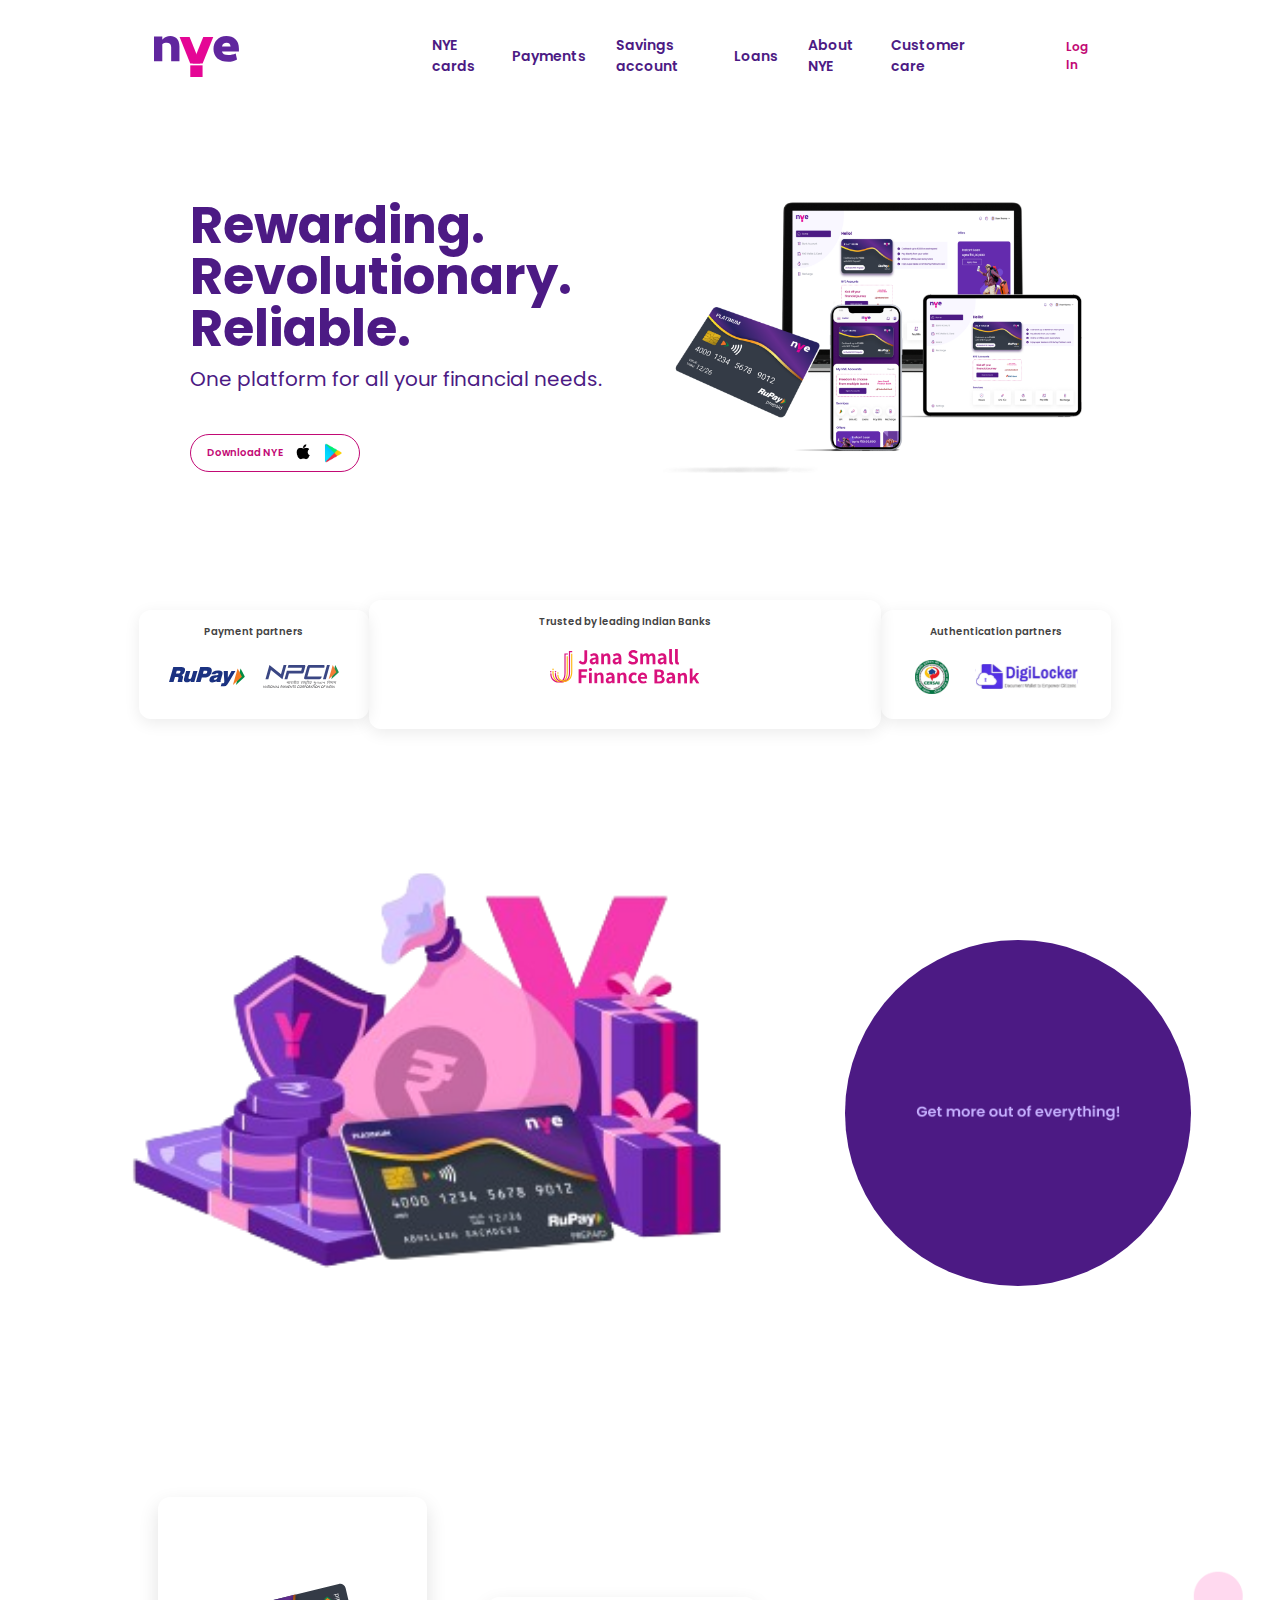
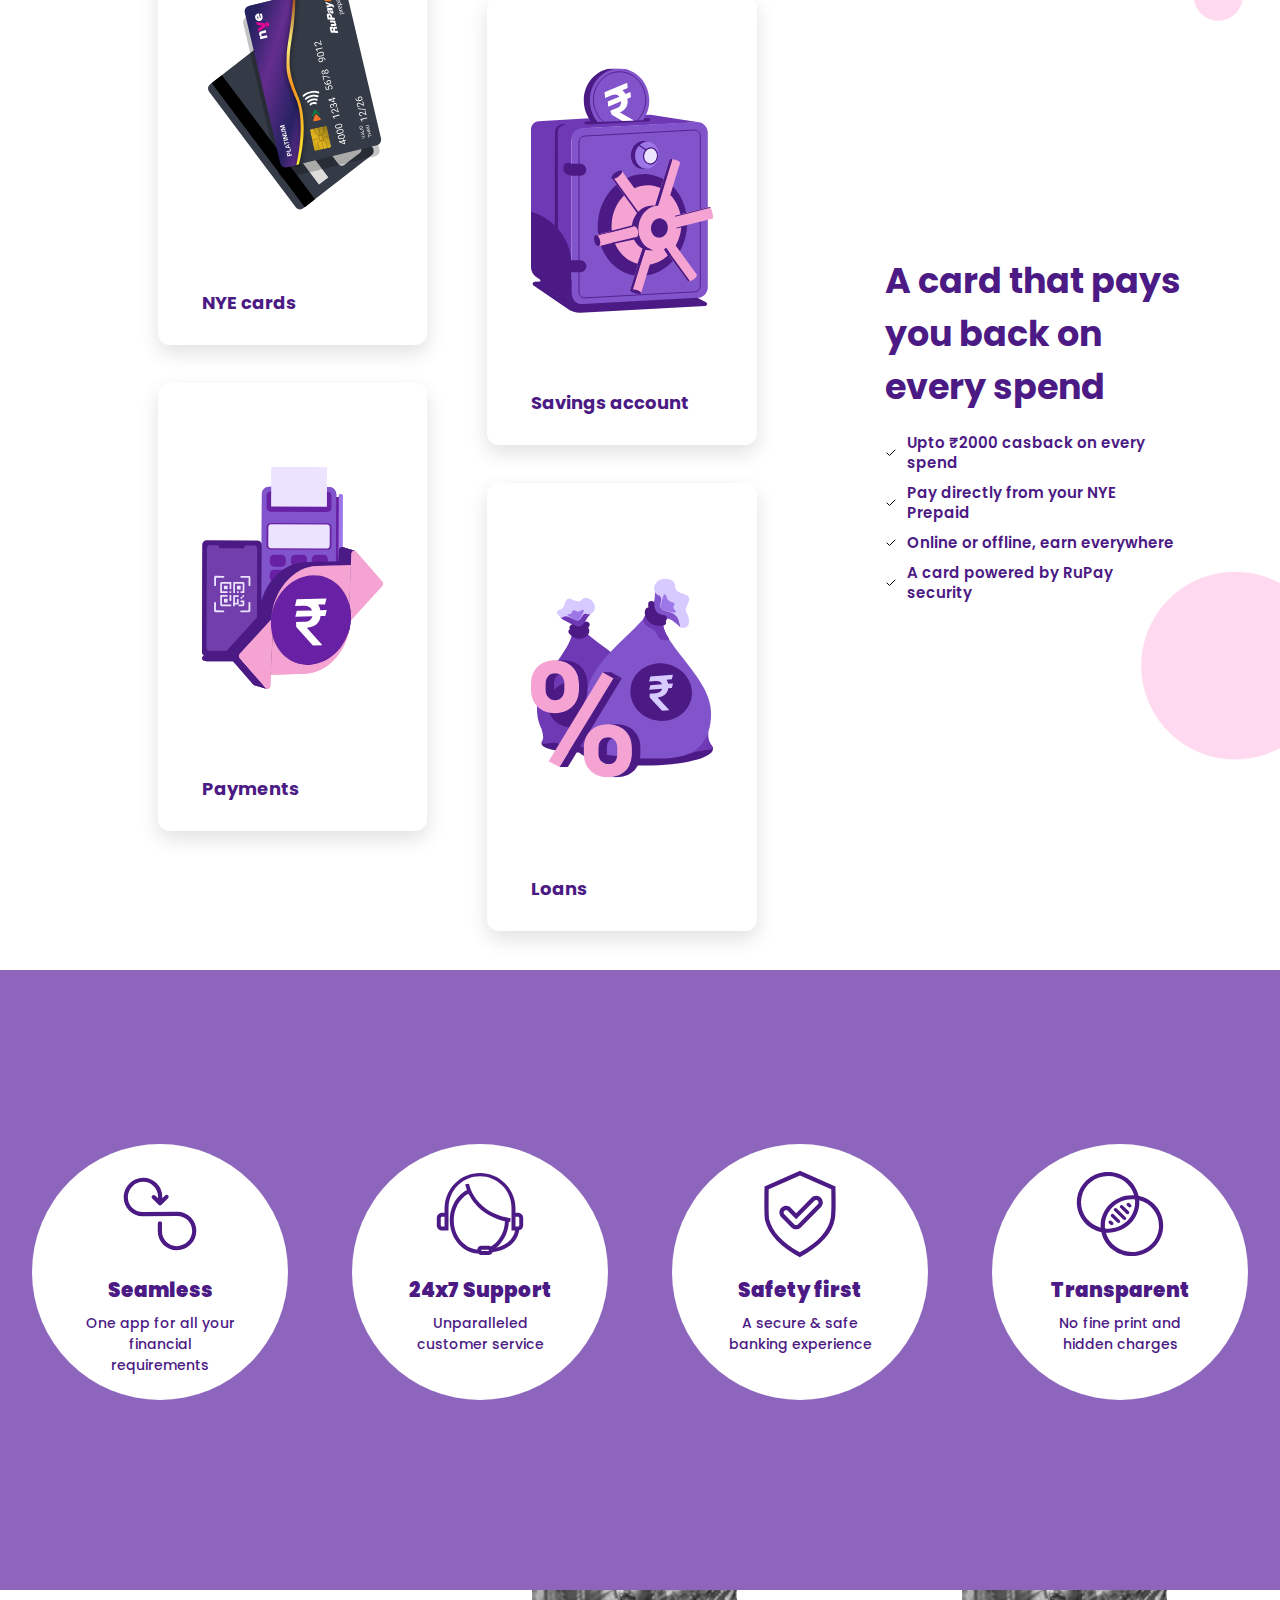
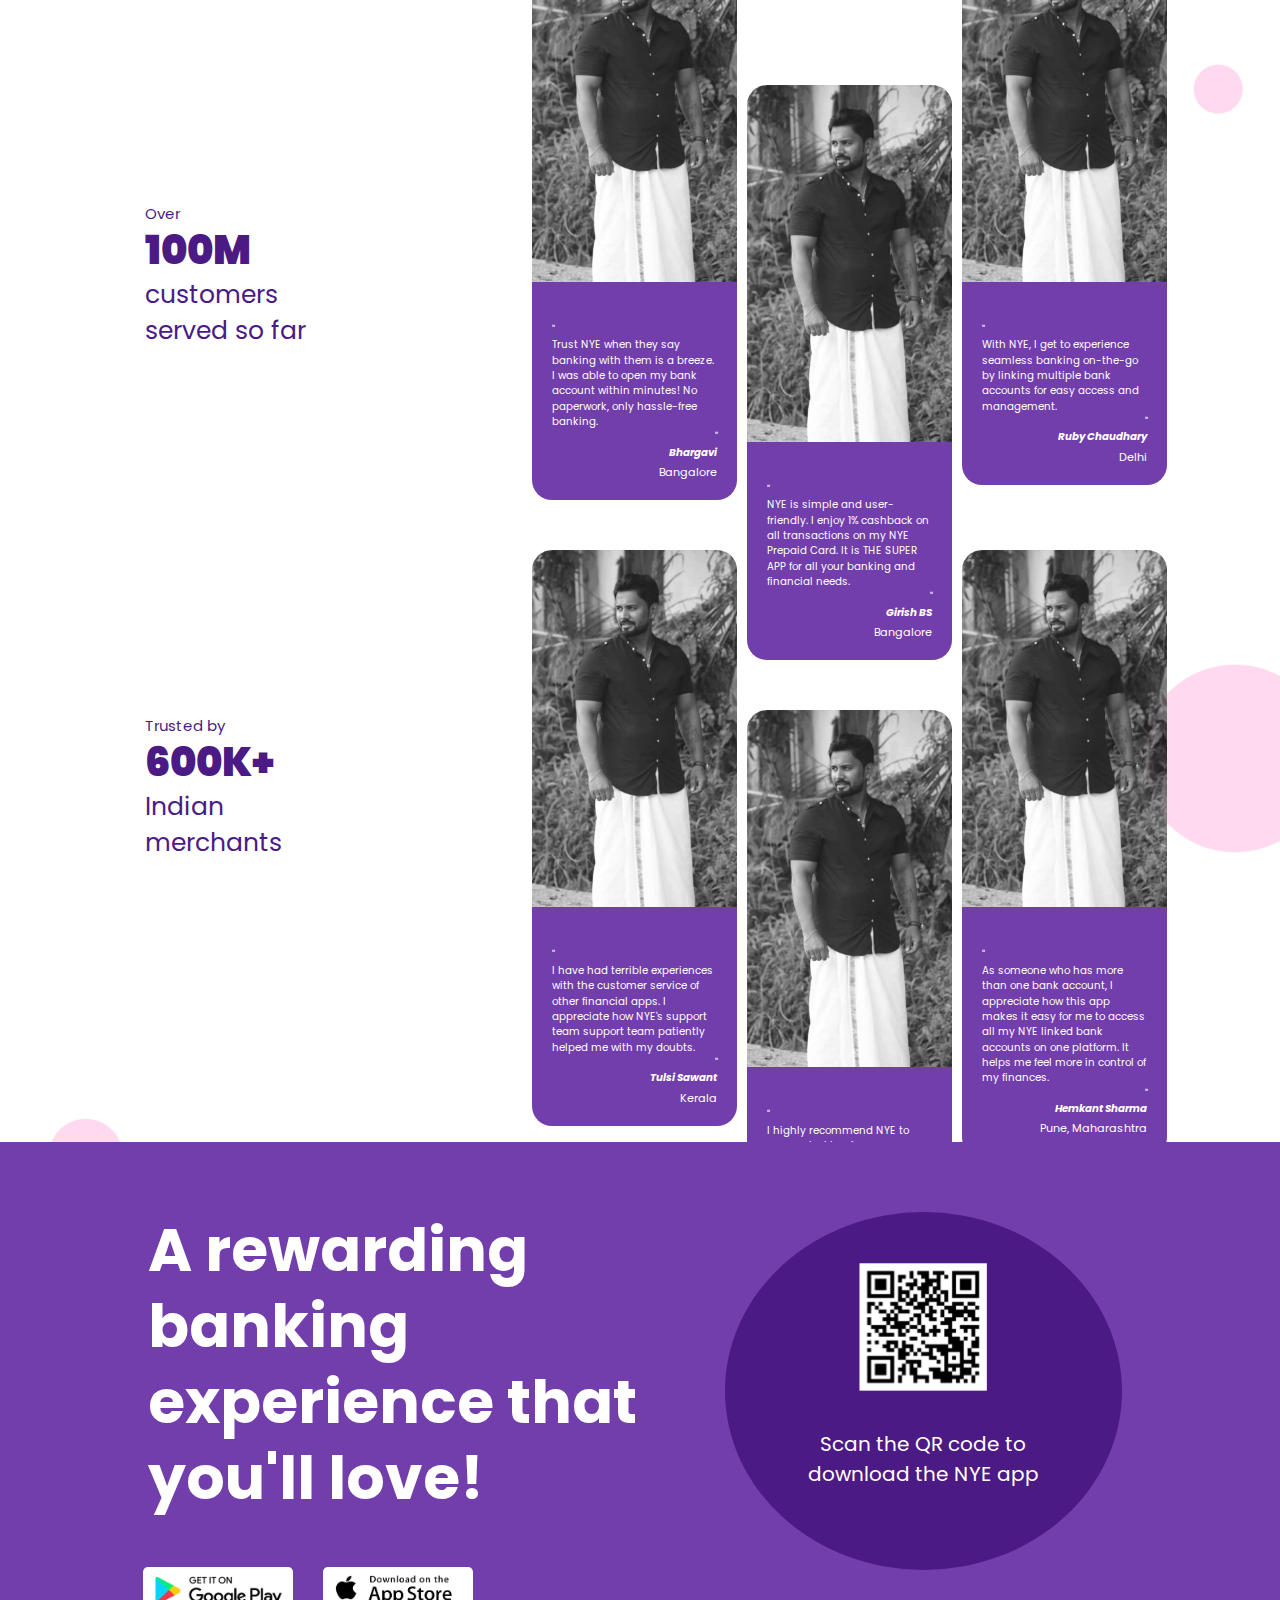
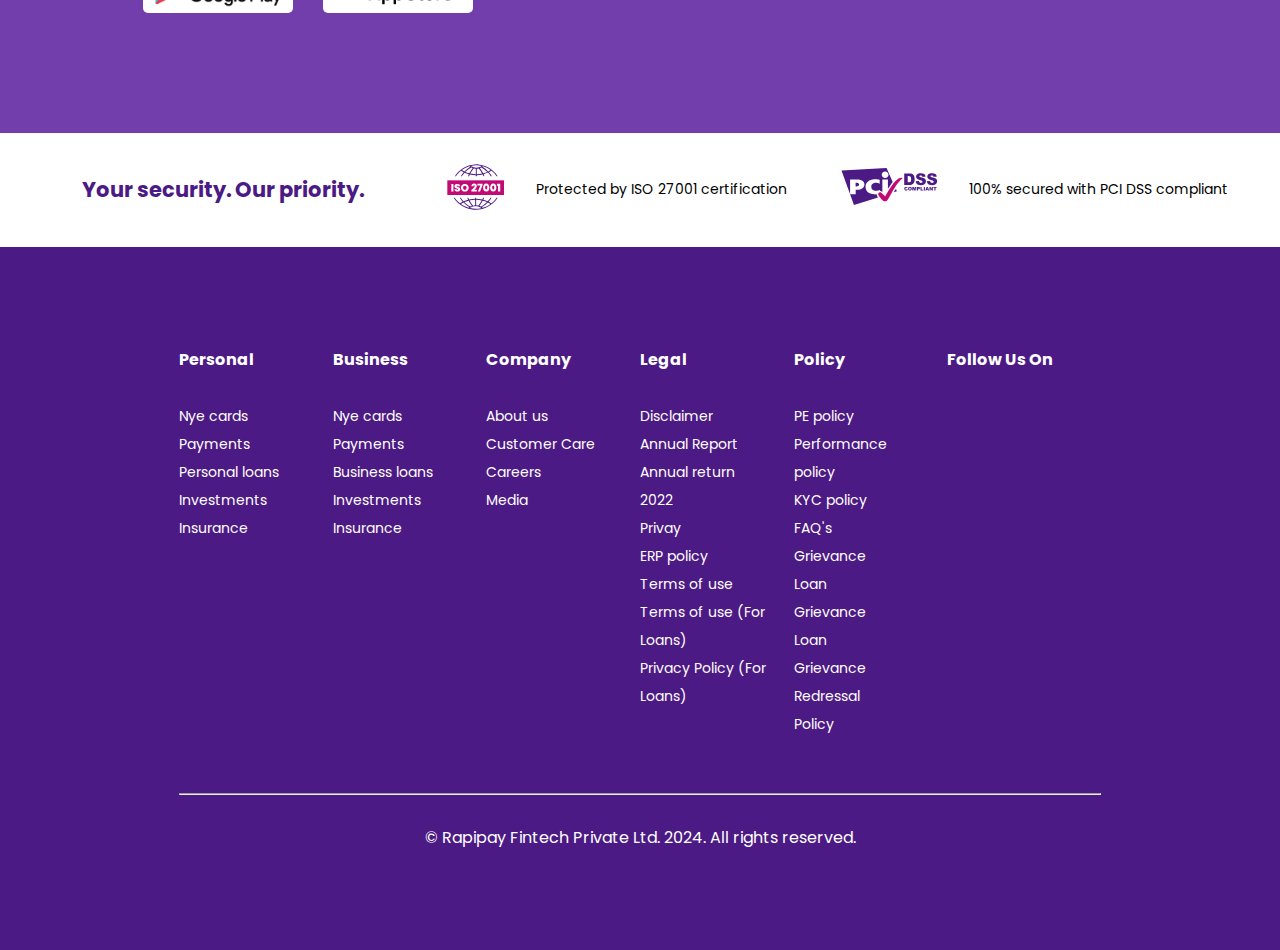
==== index.html @ 8f61810a "deploying file" ====
<!DOCTYPE html>
<html lang="en">
<head>
    <meta charset="UTF-8">
    <meta name="viewport" content="width=device-width, initial-scale=1.0">
    <title>NYE Money - Open Savinga Account Online With Your Preferred Bank</title>
    <link rel="stylesheet" href="style.css">
    <link href='https://fonts.googleapis.com/css?family=Poppins' rel='stylesheet'>
    <link rel="stylesheet" href="https://cdnjs.cloudflare.com/ajax/libs/font-awesome/4.7.0/css/font-awesome.min.css">
    <link rel="stylesheet" href="https://cdnjs.cloudflare.com/ajax/libs/font-awesome/6.0.0-beta3/css/all.min.css">
</head>
<body>
    
    <div class="side_bar">
    <div class="sidemininav">
        <div class="profile">
         <img src="profile.png" alt="profile">
        </div>
        <div class="sidelogin">Log in</div>
    </div>

   <div class="sidelinks">

     <ul>
     <li class="onesidelink sideactive"><i class="fa-solid fa-home"></i>Home</li>
     <li class="onesidelink"><i class="fa-solid fa-home"></i>NYE Cards</li>
     <li class="onesidelink"><i class="fa-solid fa-home"></i>Payments</li>
     <li class="onesidelink"><i class="fa-solid fa-home"></i>Saving account</li>
     <li class="onesidelink"><i class="fa-solid fa-home"></i>Loans</li>
     <div class="breakline"></div>
     <li class="onesidelink"><i class="fa-solid fa-home"></i>About NYE</li>
     <li class="onesidelink"><i class="fa-solid fa-home"></i>Customer Care</li>
     <div class="breakline"></div>
     <li class="onesidelink"><i class="fa-solid fa-home"></i>Help Support</li>
 </ul>
   </div>
</div>


<div class="overlay"></div>


<div class="content-area">




    <div class="nav">
        <div class="toggle_btn">
            <i class="fa-solid fa-bars"></i>
           </div>
        <img src="web_nyeLogo.svg" alt="logo">
        <div class="navlinks">
        <div class="normalnav">NYE cards</div>
        <div class="normalnav">Payments</div>
        <div class="normalnav">Savings account</div>
        <div class="normalnav">Loans</div>
        <div class="normalnav">About NYE</div>
        <div class="normalnav">Customer care</div>
        </div>
        <div class="login">Log In  </div>
    </div>
    
        <div class="mainpage">
            <div class="all_devices">
            <img src="website_business_allDevices.png" alt="all_devices">
            </div>
            <div class="maincontent">
                <div class="wrap">
            <div class="Rs">
                <div>Rewarding.</div>
                <div>Revolutionary.</div>
                <div>Reliable.</div>
            </div>
            
            <p class="tagline">One platform for all your financial needs.</p>
            
                <button class="download">
                <span>Download NYE</span>
                <img class="apple_icon" src="apple_icon-removebg-preview.png" alt="apple_store_icon" width="20px"> 
                <img src="playstore-removebg-preview.png" alt="playstore_icon" width="20px"> 
                </button>
                </div>
        </div>
        </div>

        <section class="about">
            <div class="paypartners2">
                <div>Payment partners </div>
                <div class="imgwrap1">
                <img class = "partner_img" src="website_logo_rupay.svg" alt="rupay_logo">
                <img class = "partner_img" src="website_logo_npci.svg" alt="npci_logo">
                </div>
            </div>
        <div class="banks parts">
            <div>Trusted by leading Indian Banks</div>
            <div class="jana_logo">
            <img src="logo_janaBank.svg" alt="jana_bank_logo">
            </div>
        </div>
        <div class="partners">
            <div class="paypartners parts">
                <div>Payment partners </div>
                <div class="imgwrap1">
                <img src="website_logo_rupay.svg" alt="rupay_logo">
                <img src="website_logo_npci.svg" alt="npci_logo">
                </div>
            </div>
            <div class="vertical"></div>
            <div class="authpartners parts">
                <div>Authentication partners </div>
                <div class="imgwrap2">
                <img src="cersaiLogo.svg" alt="cersai_logo">
                <img src="digiLocker.svg" alt="digiLocker">
                </div>
            </div>
        </div>
        
        <div class="authpartners2">
            <div>Authentication partners </div>
            <div class="imgwrap2">
            <img class = "partner_img" src="cersaiLogo.svg" alt="cersai_logo">
            <img class = "partner_img digi" src="digiLocker.svg" alt="digiLocker">
            </div>
        </div>
        </section>

        <section>
            <div class="everything">
                <div class="everything_img">
            <img class="everythingimage" src="everything-removebg-preview (1).png" alt="image">
            </div>
            <div class="everything_bubble">
            <!-- <pre>
            <inline class="get_more_everything">
Get more out of everything!</inline>
            </pre> -->
            <div class="everythingcircle">
            <img class="get_more_everything" src="get_more_everything.png">
            </div>
            </div>
            </div>
        </section>

        <div class="background">

        <div class="servicepara">
        <section class="services">

            <div class="service">
                <div class="border">
                    <img class="rotimg" src="website_business_nyeCard.svg" alt="nye_card">
                    <div>A card that pays you back on every spend</div>
                    <p>NYE cards</p>
                </div>
                <div class="list">
                    <p>NYE cards</p>
                    <div>
                    <ul>
                        <div class="item">
                        <img src="tickmark.svg" alt="tickmark">
                        <li>Upto ₹2000 casback on every spend</li>
                        </div>
                        <div class="item">
                        <img src="tickmark.svg" alt="tickmark">
                        <li>Pay directly from your NYE Prepaid</li>
                        </div>
                        <div class="item">
                        <img src="tickmark.svg" alt="tickmark">
                        <li>Online or offline, earn everywhere</li>
                        </div>
                        <div class="item">
                        <img src="tickmark.svg" alt="tickmark">
                        <li>A card powered by RuPay security</li>
                        </div>
                    </ul>
                    </div>
                </div>
            </div>
            <div class="service service2">
                <div class="border">
                <img src="website_personal_savingAccount.svg" alt="saving_account">
                <div>Freedom to choose banking partner from leading Indian Banks</div>
                <p>Savings account</p>
                </div>
                <div class="list">
                    <p>Savings account</p>
                    <div>
                    <ul>
                        <div class="item">
                        <img src="tickmark.svg" alt="tickmark">
                        <li>Instant and seamless digital account opening</li>
                        </div>
                        <div class="item">
                        <img src="tickmark.svg" alt="tickmark">
                        <li>Manage all your accounts on a single app</li>
                        </div>
                        <div class="item">
                        <img src="tickmark.svg" alt="tickmark">
                        <li>Interest rates that amplify your savings</li>
                        </div>
                        <div class="item">
                        <img src="tickmark.svg" alt="tickmark">
                        <li>Secure internet & mobile banking></li>
                        </div>
                    </ul>
                    </div>
                </div>
            </div>
            <div class="service service3">
                <div class="border">
                <img src="website_business_payment.svg" alt="payment">
                <div>All your payments simplified on ane app</div>
                <p>Payments</p>
                </div>
                <div class="list">
                    <p>Payments</p>
                    <ul>
                        <div class="item">
                        <img src="tickmark.svg" alt="tickmark">
                        <li>Transfer money to anyone conveniently</li>
                        </div>
                        <div class="item">
                        <img src="tickmark.svg" alt="tickmark">
                        <li>Pay for utility bills - DTH, mobile, gas etc. instantly</li>
                        </div>
                        <div class="item">
                        <img src="tickmark.svg" alt="tickmark">
                        <li>Send money via UPI, wallet, or your bank account</li>
                        </div>
                        <div class="item">
                        <img src="tickmark.svg" alt="tickmark">
                        <li>Earn exciting cashback</li>
                        </div>
                    </ul>
                </div>
            </div>
            <div class="service service4">
                <div class="border">
                <img src="website_business_loan.svg" alt="loan">
                <div>Personal loans that bring you closer to your dreams</div>
                <p>Loans</p>
                </div>
                <div class="list">
                    <p>Loans</p>
                    <div>
                    <ul>
                        <div class="item">
                        <img src="tickmark.svg" alt="tickmark">
                        <li>Pre-approved loans up to ₹10,00,000</li>
                        </div>
                        <div class="item">
                        <img src="tickmark.svg" alt="tickmark">
                        <li>Paperless and transparent process</li>
                        </div>
                        <div class="item">
                        <img src="tickmark.svg" alt="tickmark">
                        <li>Attractive interest rates</li>
                        </div>
                        <div class="item">
                        <img src="tickmark.svg" alt="tickmark">
                        <li>Flexible loan payment options</li>
                        </div>
                    </ul>
                    </div>
                </div>
            </div>
        </section>
        <div class="parent">
        <div class="servicelist">
            <p>A card that pays you back on every spend</p>
            <div>
            <ul>
                <div class="item">
                <img src="tickmark.svg" alt="tickmark">
                <li>Upto ₹2000 casback on every spend</li>
                </div>
                <div class="item">
                <img src="tickmark.svg" alt="tickmark">
                <li>Pay directly from your NYE Prepaid</li>
                </div>
                <div class="item">
                <img src="tickmark.svg" alt="tickmark">
                <li>Online or offline, earn everywhere</li>
                </div>
                <div class="item">
                <img src="tickmark.svg" alt="tickmark">
                <li>A card powered by RuPay security</li>
                </div>
            </ul>
            </div>
        </div>
        </div>
        </div>
        </div>


        <section class="benefits">
            <div class="benefit">
                <img class="imgseamless" src="website_personal_offeringSeamless.svg" alt="seamless">
                <div>
                    <h6>Seamless</h6>
                    <p>One app for all your financial requirements</p>
                </div>
            </div>
            <div class="benefit">
                <img src="website_personal_offeringSupport.svg" alt="support">
                <div>
                    <h6>24x7 Support</h6>
                    <p>Unparalleled customer service</p>
                </div>
            </div>
            <div class="benefit">
                <img src="website_personal_offeringSafety.svg" alt="safety">
                <div>
                    <h6>Safety first</h6>
                    <p>A secure & safe banking experience</p>
                </div>
            </div>
            <div class="benefit">
                <img src="website_personal_offeringTransparent.svg" alt="transparent">
                <div>
                    <h6>Transparent</h6>
                    <p>No fine print and hidden charges</p>
                </div>
            </div>
        </section>
        <div class="background">
        <div class="testimonials">

        <section class="marketing">
            <div class="market">
                <p class="p1">Over</p> 
                <h3>100M</h3>
                <p class="p2">customers served so far</p>
            </div>
            
            <div class="market">
                <p class="p1">Trusted by</p>
                <h3>600K+</h3>
                <p class="p2">Indian merchants</p>
            </div>
        </section>


        <div class="slider">
        <div class="reviews">

        <!-- <div class="reviewsection section1"> -->
            <div class="review">
            <div class="reviewimg">
                <img src="review.png" alt="review">
            </div>
            <div class="reviewpara">
                <p>
                    "<br>
                    Trust NYE when they say banking with them is a breeze. I was able to open my bank account within minutes! No paperwork, only hassle-free banking.<br>
                    <p class=right>"</p>
                </p>
                <p class="right name">Bhargavi</p>
                <p class="right city">Bangalore</p>
            </div>
            </div>
            <div class="review review2">
                <div class="reviewimg">
                    <img src="review.png" alt="review">
                </div>
                <div class="reviewpara">
                    <p>
                        "<br>
                        NYE is simple and user-friendly. I enjoy 1% cashback on all transactions on my NYE Prepaid Card. It is THE SUPER APP for all your banking and financial needs.<br>
                        <p class=right>"</p>
                    </p>
                    <p class="right name">Girish BS</p>
                    <p class="right city">Bangalore</p>
                </div>
                </div>
                <!-- </div> -->
                <!-- <div class="reviewsection section2"> -->
                <div class="review">
                    <div class="reviewimg">
                        <img src="review.png" alt="review">
                    </div>
                    <div class="reviewpara">
                        <p>
                            "<br>
                            With NYE, I get to experience seamless banking on-the-go by linking multiple bank accounts for easy access and management.<br>
                            <p class=right>"</p>
                        </p>
                        <p class="right name">Ruby Chaudhary</p>
                        <p class="right city">Delhi</p>
                    </div>
                    </div>
                    <div class="review">
                        <div class="reviewimg">
                            <img src="review.png" alt="review">
                        </div>
                        <div class="reviewpara">
                            <p>
                                "<br>
                                I have had terrible experiences with the customer service of other financial apps. I appreciate how NYE's support team support team patiently helped me with my doubts.<br>
                                <p class=right>"</p>
                            </p>
                            <p class="right name">Tulsi Sawant</p>
                            <p class="right city">Kerala</p>
                        </div>
                        </div>
                        <!-- </div> -->
                        <!-- <div class="reviewsection section1"> -->
                        <div class="review review5">
                            <div class="reviewimg">
                                <img src="review.png" alt="review">
                            </div>
                            <div class="reviewpara">
                                <p>
                                    "<br>
                                    I highly recommend NYE to anyone looking for a convenient and user-friendly way to manage their finances. Not only does it allow to easily open a bank account, but it also offers a rewarding card.<br>
                                    <p class=right>"</p>
                                </p>
                                <p class="right name">Vipin Vijayan</p>
                                <p class="right city">Kerala</p>
                            </div>
                            </div>
                            <div class="review">
                                <div class="reviewimg">
                                    <img src="review.png" alt="review">
                                </div>
                                <div class="reviewpara">
                                    <p>
                                        "<br>
                                        As someone who has more than one bank account, I appreciate how this app makes it easy for me to access all my NYE linked bank accounts on one platform. It helps me feel more in control of my finances.<br>
                                        <p class=right>"</p>
                                    </p>
                                    <p class="right name">Hemkant Sharma</p>
                                    <p class="right city">Pune, Maharashtra</p>
                                </div>
                                </div>
                                <!-- </div> -->
                                </div>

                                </div>
        </div>
        </div>
    </div>

        <section class="get">
            <div class="qrcontent">
            <p class="ontop">A rewarding banking experience that you'll love!</p>
            <div class="apps">
                <div class="imgborder">
                    <a href="https://play.google.com/store/apps/details?id=com.rapipay.nye&pli=1" target="_blank">
                    <img src="getitongoogleplay.png" alt="playstore">
                    </a>
                </div>
                <div class="imgborder">
                    <a href="https://apps.apple.com/in/app/nye-money/id1662431820" target="_blank">
                    <img src="downloaditonappstore.png" alt="Applestore">
                    </a>
                </div>
            </div>
            </div>
            <div class="qr">
                <div class="circlecontent">
                <img src="website_qrcode.svg" alt="qr">
                <pre>
Scan the QR code to
download the NYE app
                </pre>
                </div>
            </div>
        </section>

        <section class="certificates">
            <h5>
                Your security. Our priority.
            </h5>
            <div class="certwrap">
            <a href="https://nye.money/general/iso.pdf" target="_blank">
            <img class="iso" src="website_logo_iso27001.svg" alt="iso">
            </a>
            <p>Protected by ISO 27001 certification</p>
            </div>
            <div class="certwrap">
            <a href="https://nye.money/general/pci.pdf" target="_blank">
            <img class=pci src="website_logo_pcidss.svg" alt="pci">
            </a>
            <p>100% secured with PCI DSS compliant</p>
            </div>
        </section>

        <footer class="footer">
            <div class="aboutfoot">
                <!-- <div class="div2"> -->
                <div class=" div1">
                    <h4>Personal</h4>
                    <div class="points">
                    Nye cards<br>
                    Payments<br>
                    Personal loans<br>
                    Investments<br>
                    Insurance
                    </div>
                </div>
                <div class=" div1">
                    <h4>Business</h4>
                    <div class="points">
                    Nye cards<br>
                    Payments<br>
                    Business loans<br>
                    Investments<br>
                    Insurance
                    </div>
                </div>
                <div class="div1 company">
                    <h4>Company</h4>
                    <div class="points">
                    About us<br>
                    Customer Care<br>
                    Careers<br>
                    Media
                    </div>
                </div>
                
                    
                <div class="div1">
                    <h4>Legal</h4>
                    <div class="points">
                    Disclaimer<br>
                    Annual Report<br>
                    Annual return 2022<br>
                    Privay<br>
                    ERP policy<br>
                    Terms of use<br>
                    Terms of use (For Loans)<br>
                    Privacy Policy (For Loans)
                    </div>
                </div>
                <div class="div1 policy">
                    <h4>Policy</h4>
                    <div class="points">
                    PE policy<br>
                    Performance policy<br>
                    KYC policy<br>
                    FAQ's<br>
                    Grievance<br>
                    Loan Grievance<br>
                    Loan Grievance Redressal Policy
                    </div>
                </div>
                <div class="div1">
                    <h4>Follow Us On</h4>
                </div>
                
            </div>
            <br>
            <hr class="hr">
            <p class="last">
            &copy; Rapipay Fintech Private Ltd. 2024. All rights reserved.
            </p>
        </footer>
        </div>

        <script src="script.js"></script>
</body>
</html>
---- style.css ----
*{
    box-sizing: border-box;
    margin:0;
    font-family: Poppins, sans-sarif;
}
.side_bar {
    position: fixed;
    left: 0;
    top: 0;
    z-index: 100;
    width: 80%;
    height: 100%;
    background-color:white;
    color: black;
    transform: translateX(-100%);
    transition: transform 0.3s ease;
}
 
.side_bar.open {
    transform: translateX(0);
}
 
.sidemininav{
    margin: 14px 8px;
    display: flex;
    align-items: center;
    justify-content: space-between;
}
 
.sidelogin{
    color: rgb(194, 10, 117);
    font-size: 70%;
    margin-right: 28px;
}
 
.sidelinks{
    color: rgb(114, 62, 172);
    margin: 32px 8px;
}
 
.sidelinks li{
    margin: 8px 0;
    border-radius: 5px;
    font-weight: 400;
    list-style: none;
    padding: 14px 10px;
}
 
.sidelinks li i{
    margin: 0 10px;
}
 
.sideactive{
    background-color: rgb(76, 26, 132);
    color: white;
}
 
.breakline{
    border: 0.5px solid rgb(114, 62, 172);
    opacity: 0.1;
    margin: 16px 6px;
}
 
.content-area {
    position: relative; /* Ensure the pseudo-element is positioned correctly */
    z-index: 1;
}
 
.content-area::before {
    content: '';
    position: absolute;
    top: 0;
    left: 0;
    width: 100%;
    height: 100%;
    background-color: rgba(0, 0, 0, 0.5); /* Semi-transparent black */
    z-index: -1; /* Ensure it sits below the content */
    opacity: 0;
    pointer-events: none; /* So the layer doesn't block interaction */
    transition: opacity 0.3s ease; /* Smooth transition */
}
 
.overlay.active ~ .content-area::before {
    opacity: 1;
    z-index: 2; /* Bring the overlay above the content */
}
 
 
.toggle_btn {
    color: rgb(114, 62, 172);
    transform: translateY(-5px);
    font-size: 18px;
    margin-right: 14px;
}
.nav{
    background-color: white;
    display:flex;
    align-items:center;
    padding:30px;
    justify-content: center;
    font-family: Poppins, sans-sarif;
    width:100%;
}
.typedropdown{
    color: rgb(76, 26, 132);
    font-weight: 600;
 
}
 
.phone_hide{
    display: none;
    color: rgb(76, 26, 132);
    font-weight: 600;
}
 
.optionactive{
    background-color: rgb(76, 26, 132);
    color: white;
    padding: 4px 16px;
    border-radius: 16px;
}
 
.choiceblock{
    position: absolute;
    top: 60px;
    z-index: 100;
    border-radius: 12px;
    padding : 8px 12px;
    font-size: 75%;
    background-color: white;
    color: rgb(76, 26, 132);
    display: none;
}
.choicetype .text{
    margin-right: 30px;
    font-weight: 700;
}
.choicetype{
   margin: 6px 0;
}
 
.typedisable{
    display: none;
}
 
.animatedarrow{
    display: none;
    color: rgb(76, 26, 132);
    font-size: 150%;
    text-align: center;
    animation: moveupdown 0.6s ease-in infinite;
    cursor: pointer;
}
.navlinks{
    display:none;
}
.nav img{
    width:50px;
    margin-right: auto;
}
.login{
    margin-left: auto;
    background-color: white;
    border:1px solid rgb(194, 10, 117);
    color:rgb(194, 10, 117);
    padding:0.5rem 1rem;
    border-radius: 24px;
    font-size: 10px;
    font-weight: 600;
    font-family: Poppins, sans-sarif;
}
.login::after {
    content: " >>";
}
.wrap{
    max-width:582px;
    display:block;
    margin:auto;
}
.all_devices {
    max-width:582px;
    display:block;
    margin:auto;
    padding: 0 15px;
}
.all_devices img{
    width:100%;
}
.Rs{
    display:flex;
    flex-direction: column;
    color:rgb(76, 26, 132);
    font-weight: 700;
    font-family: Poppins, sans-sarif;
    font-size: 40px;
    padding: 0 30px;
    
}
.tagline{
    color:rgb(76, 26, 132);
    margin:10px 30px 0;
    font-family: Poppins, sans-sarif;
    font-size: 20px;
}
.download{
    display: flex;
    margin: 10px 30px 40px;
    background-color: white;
    border:1px solid rgb(194, 10, 117);
    color:rgb(194, 10, 117);
    padding:0.5rem 1rem;
    border-radius: 24px;
    font-size: 10px;
    font-weight: 600;
    font-family: Poppins, sans-sarif;
    align-items: center;
}
.apple_icon{
    margin:0 10px;
}
.banks{
    border-radius: 12px;
    padding: 1rem 1.25rem 1.25rem;
    box-shadow: rgba(0, 0, 0, 0.08) 0px 4px 16px;
    display: flex;
    align-items: center;
    flex-direction: column;
    row-gap: 1rem;
    margin:0 30px 10px;
    font-size: 10px;
    font-weight: 600;
    color: rgb(67, 67, 67);
    line-height: 1.2;
}
.jana_logo img{
    width:126px;
    height:18px;
} 
.partners img{
    width:126px;
    height:12px;
}
.partners{
    display:flex;
    justify-content: space-evenly;
    border-radius: 12px;
    padding: 1rem 1.25rem 1.25rem;
    box-shadow: rgba(0, 0, 0, 0.08) 0px 4px 16px;
    align-items: center;
    text-align: center;
    row-gap: 1rem;
    margin:0 30px 50px;
    font-size: 10px;
    font-weight: 600;
    color: rgb(67, 67, 67);
    line-height: 1.2;

}
.paypartners2{
    display: none;
}
.authpartners2{
    display: none;
}
.vertical{
    border-left: 2px solid rgb(240, 240, 240);
    height:46px;
    width:0;
    margin: 0px 0.25rem;
}
.imgwrap1{
    display:flex;
    justify-content:space-around;
    align-items: center;
    align-content: center;
    margin:1rem 0 0;
    width: 8rem;
    height: 12px;
    gap:10px;
}
.imgwrap2{
    display:flex;
    justify-content:space-around;
    align-items: center;
    align-content: center;
    margin:1rem 0 0;
    width: 8rem;
    height: 12px;
    gap:10px;
}
.partner_img{
   max-width: 60px;
}
.everything{
    display:flex;
    flex-direction: column;
    align-items: center;
    color:rgb(76, 26, 132);
    font-size:100%;
    font-weight: 500;
    padding:5%;
    text-align: center;
}
.everything_bubble{
    width:100%;
}
.everythingcircle{
    width: 67%;
    /* text-align:center; */
    display:block;
    margin:auto;
}
.everything_img{
    width:100%;
}
.everythingimage{
    width:65%;
}
.services{
    display:flex;
    flex-direction: column;
    margin-bottom: 40px;
}
 .service{
    border-radius: 12px;
    padding: 1rem 1.25rem 1.25rem;
    box-shadow:rgba(0, 0, 0, 0.12) 0px 8px 20px;
    align-items: center;
    margin:0 30px 20px;
 }
 .border{
    border: 1px solid rgb(236, 228, 255);;
    border-radius: 12px;
    padding: 1.5rem;
    text-align: center;
    font-size: 14px;
    line-height: 1.43;
    font-weight: 500;
    color: rgb(76, 26, 132);
 }
 .border img{
    height: 170px;
    width: 230px;
    margin: 0px auto;
}
.border div{
    margin-top:1.5rem;
    font-weight: 600;
}
ul{
   padding-left: 0;
   list-style:none;
}
.rotimg{
    transform:rotate(70deg);
}
.list{
    color: rgb(76, 26, 132);
}
.list p{
    margin:2rem 0;
    font-size: 20px;
    line-height: 1.4;
    font-weight: 700;
    white-space: normal;
}
.item{
    display:flex;
    align-items: center;
    font-size: 12px;
    font-weight: 600;
    line-height: 1.33;
    padding-bottom:10px ;
}
.item img{
    color:rgb(76, 26, 132);
    margin-right: 10px;
    width:12px;
}
.benefits {
    display: flex;
    flex-direction: column;
    background-image: url('website_business_offering_groupimage.png');
    background-size: cover;
    background-repeat: no-repeat;
    align-items: center;
    padding: 3rem 0;
    position: relative;
    z-index: 0;
}

.benefits::before {
    content: '';
    position: absolute;
    top: 0;
    left: 0;
    width: 100%;
    height: 100%;
    background-color: rgba(114, 62, 172, 0.8); /* Semi-transparent color */
    z-index: -1; /* Place the pseudo-element behind the content but above the image */
}

.benefit{
    border-radius: 50%;
    background-color: white;
    text-align: center;
    width: 9rem;
    height: 9rem;
    padding-top: 1rem;
    overflow: hidden;
    margin: 0px auto 1rem;
    opacity: 1;
    color: rgb(76, 26, 132);
}
.benefit img{
    object-fit: cover;
    height: 45%;
    width: auto;
    display: inline;
}
.imgseamless{
    transform:rotate(310deg);
}
.benefit p{
    width: 100px;
    font-size: 8px;
    max-width: 184px;
    margin: 0px auto;
    font-weight: 500;
}
.benefit h6{
    font-size: 10px;
    font-weight: 700;
    margin-bottom: 0.5rem;
}
.marketing{
    display:flex;
    justify-content: space-around;
    margin:30px;
    color:rgb(76, 26, 132);
}
.market{
    width:76px;
}
.market p{
    font-size: 14px;
    line-height: 1.43;
    font-weight: 400;
}
.market h3{
    font-size: 24px;
    font-weight: 700;
    line-height:1.33;
}
.get{
    background-color: rgb(114, 62, 172);
    text-align: center;
    padding:30px;
}
.qr{
    display:none;
}
.ontop{
    font-weight: 900;
    font-size: 24px;
    white-space: normal;
    line-height: 1.27;
    color:white;
    margin:0 20px;
}
.apps{
    display:flex;
    justify-content: center;
}
.imgborder{
    padding:5px;
    background-color:white;
    border-radius:5px;
    margin:50px 15px;
}
.apps img{
    width:140px;
    display: block;
    margin: auto;
}
.certificates{
    display:flex;
    justify-content: space-evenly;
    align-items: center;
    margin:30px 0 30px 30px;
}
.certificates p{
    display:none;
}
.certificates h5{
    margin-right:30px;
    color: rgb(76, 26, 132);
    font-weight: bolder;
    font-size: 10px;
    line-height: 1.33;
}
.certificates img{
    margin-right:30px;
    margin-left: 0;
}
.footer{
    background-color:rgb(76, 26, 132);
    padding:20px 15px 40px;
    color:white;
}
.aboutfoot{
    display: grid;
    grid-template-columns: 1fr 1fr;
    justify-content:center ;
}
.div1{
    margin-right: 50px;
    margin-bottom: 30px;
}
.div1 h4{
    margin-bottom: 30px;
}
.points{
    font-size: 14px;
    line-height: 28px;
}
.last{
    text-align: center;
    margin-top: 30px;
}
.reviews{
    display:flex;
    overflow: hidden;
    margin-right: 50px;
    justify-content: center;
    transition:transform 0.5s ease-in-out;
}
.reviewimg img{
    height:400px;
    position:relative;
    z-index:0;
    width:100%;
    filter:grayscale(100%);
    opacity: 0.9;
    object-fit: cover;
    border-radius: 20px 20px 0 0;
}
.reviewimg img:hover{
    filter:none;
}
.slider{
    width:80%;
    overflow: hidden;
}
.review{
    display:flex;
    flex-direction: column;
    /* width:15vw; */
    min-width:100%;
    row-gap:0;
}
.reviewpara{
    background-color: rgb(114, 62, 172);
    color:white;
    padding:40px 20px 20px;
    left:0;
    top:50px;
    transform: translateY(-50px);
    border-radius: 0 0 20px 20px;
    font-size: 0.8vw;
    line-height: 1.2vw;
}
.right{
    text-align:right;
}
.name{
    font-style: italic;
    font-weight: bolder;
    margin-bottom:5px;
}
.city{
    font-size: 0.7rem;
}
.border p{
    display:none;
}
.servicelist{
    display:none;
}

/* responsive design for desktop view */

@media (min-width:991px){
    .side_bar{
        display:none;
    }
    .content-area::before{
        content:'';
        display:none;
    }
    .toggle_btn{
        display:none;
    }
    .background{
        background-image: url(background.png);
        /* background-repeat: no-repeat; */
        background-size:cover;
        }
     .nav{
        padding:30px 13vw 30px 12vw;
        font-size:14px;
        /* position: absolute; */
     }
     .nav img{
        width:90px;
        margin-right:15vw;
     }
    .login{
        border:none;
        /* padding:0.5rem 1rem; */
        font-size: 12px;
    }
    .login::after {
        content: '';
    }
    .navlinks{
        display:flex;
        color:rgb(76, 26, 132);
        font-weight: 600;
        align-items: center;
        margin-left: auto;
        gap: 30px;
        /* line-height: 0.2rem; */
        margin-right:80px;
    }
    .download{
        margin-bottom: 0;
        /* margin-top: 0; */
    }
    .Rs{
        font-size:4vw;
        width:90%;
        line-height: 4vw;
    }
    .all_devices{
        width:50vw;
        max-width: 98%;
        /* margin-right:10px; */
        /* height:100%; */
        /* background-color: red; */
        margin-left:auto;
        margin-right: 0px;;
    }
    .all_devices img{
        width:100%;
        margin-left:auto;
        margin-top: auto;
        margin-bottom: auto;
    }
    .maincontent{
        width:50vw;
        /* margin-top:60px; */
        margin-left:0px;
        /* background-color: blue; */
        /* height:100%; */
        /* align-items: center; */
        /* margin-right: auto; */
    }
    .wrap{
        width: 100%;
        align-items: left;
        /* background-color: pink; */
        /* margin-right: auto; */
        margin-left: 0;
    }
    .mainpage{
        display:flex;
        flex-direction: row-reverse;
        justify-content: space-between;
        max-width: 75vw;
        height:35vw;
        margin:auto;
        margin-bottom:40px;
        /* background-color: green; */
        align-items:center;
    }
    .tagline{
        margin-bottom:40px;
    }
    .partners{
        display:none;
    }
    .about{
        display:flex;
        justify-content: center;
    }
    .banks{
        width:40%;
        margin:0;
        box-shadow: 0;
    }
    .paypartners2{
        border-radius: 12px;
        padding: 1rem 1.25rem 1.25rem;
        box-shadow: rgba(0, 0, 0, 0.08) 0px 4px 16px;
        display: flex;
        align-items: center;
        flex-direction: column;
        justify-content: center;
        /* row-gap: 0.2rem; */
        margin-bottom: 10px;
        margin-top: 10px;
        font-size: 10px;
        font-weight: 600;
        color: rgb(67, 67, 67);
        line-height: 1.2;
        width:18%;
    }
    .authpartners2{
        border-radius: 12px;
        padding: 1rem 1.25rem 1.25rem;
        box-shadow: rgba(0, 0, 0, 0.08) 0px 4px 16px 0px;
        display: flex;
        align-items: center;
        flex-direction: column;
        /* row-gap: 1rem; */
        margin-right:30px;
        margin-bottom: 10px;
        margin-top: 10px;
        font-size: 10px;
        font-weight: 600;
        color: rgb(67, 67, 67);
        line-height: 1.2;
        width:18%;
    }
    .imgwrap1{
        width:14vw;
        height:45px;
        /* background-color: red; */
    }
    .imgwrap2{
        width:14vw;
        height:45px;
    }
    .jana_logo img{
        width:150px;
        height:45px;
    }
    .partner_img{
        max-width: 6vw;
    }
    .digi{
        max-width: 8vw;
    }
    .everything{
        flex-direction: row;
        justify-content: center;
        /* background-color: green; */
        height:60vw;
    }
    .everything_bubble{
        width:35%;
        /* max-height:500px;   */
        height:27vw;
        /* background-color:blue; */
    }
    .everythingcircle{
        height:100%;
        border-radius: 50%;
        background-color: rgb(76, 26, 132);
        color:rgb(114, 62, 172);
        opacity: 1;
        display:grid;
        place-items: center;
        /* padding: 11vw 2vw; */
        width:27vw;
        /* display: block;
        margin: auto; */
    }
    .get_more_everything{
       width:16vw;
       /* display: block;
       margin: auto; */
       /* background-color: red; */
       margin: auto;
       /* transform:translateY(10px); */
    }
    .everything_img{
        width:65%;
       height:40vw;
       margin-right: 20px;
    }
    .everything_img img{
        /* height:100%; */
        width:85%;
    }
    .servicelist p{
        margin-bottom:20px;
    }
    .parent{
        width:40%;
    }
    .servicelist{
        display:block;
        margin:auto;
        font-size:35px;
        font-weight:700;
        width:60%;
        /* overflow-y: scroll; */
    }
    .servicelist li{
        font-size:15px;
    }
    .servicepara{
        display:flex;
        justify-content: space-around;
        font-size: 40px;
        align-items: center;
        color:rgb(76, 26, 132);
        text-align:left;
        font-weight:700;
    }
    .service ul{
        display:none;
    }
   .services{
        display:grid;
        grid-template-columns: repeat(2, 1fr);
        max-width: 60%;
        height:76vw;
        margin-left:10vw;
        margin-bottom: 100px;
    }
    .service{
        max-width:22vw;
        height:35vw;
    } 
    .service:hover{
        border:1px solid rgb(194, 10, 117);
    }
    .service2, .service4{
        transform:translateY(100px);
    }
    .border{
        border:none;
        width:100%;
        height:100%;
    }
    .border img{
        object-fit:fill;
        width:100%;
        height:85%;
        margin-bottom:3vw;
    }
    .rotimg{
        transform: rotate(0deg);
    }
    .list p{
        display:none;
    }
    .border div{
        display: none;
    }
    .border p{
        display:block;
        font-size: 18px;
        line-height: 1.4;
        font-weight: 700;
        text-align: left;
        /* margin-top:auto; */
    }
    .benefits{
        flex-direction:row;
        height:620px;
    }
    .benefit{
        width:16rem;
        height:16rem;
    }
    .imgseamless{
        transform:rotate(0deg);
    }
    .benefit p{
        width: 160px;
        font-size: 14px;
        margin: 0px auto;
        font-weight: 500;
    }
    .benefit h6{
        font-size: 20px;
        font-weight: 900;
        margin-bottom: 0.5rem;
    }
    .marketing{
        display:flex;
        flex-direction: column;
        margin-right: 60px;
        /* column-gap: 50px; */
        /* align-items: center; */
        /* background-color: red; */
        max-height: 80vw;
        align-content: center;

    }
    .market{
       width:200px;
       /* line-height: 15vw; */
       margin-right: 5vw;
       margin-left: 9vw;
    }
    .market .p1{
        font-size: 15px;
    }
    .market .p2{
        font-size:25px;
    }
    .market h3{
        font-size: 40px;
        font-weight: 900;
    }
    .testimonials{
        display:flex;
        justify-content:flex-start;
        /* margin-bottom: 120px; */
        /* background-color: red; */
        /* height:90vw; */
    }
    .reviews{
        display:grid;
        grid-template-columns: repeat(3,16vw);
        margin-right: 50px;
        justify-content: center;
        /* margin-top:150px; */
        /* background-color: red; */
        height:90vw;
        padding:10vw 0;
        /* row-gap: 10px; */
        column-gap: 10px;
        align-content: center;
    }
    .review2, .review5{
        transform:translateY(160px);
    }
    /* .reviewsection{
        display:flex;
        flex-direction: column;
        margin-right:20px;
        margin-left:20px;
    }
    .section1{
        margin-top: 150px;
    }
    .section2{
        margin-top: 300px;
        transform:translateY(300px);
    } */
    /* .reviewimg{
       background-color: red;
    } */
    .reviewimg img{
        height:400px;
        position:relative;
        z-index:0;
        width:100%;
        filter:grayscale(100%);
        opacity: 0.9;
        object-fit: cover;
        border-radius: 20px 20px 0 0;
    }
    .reviewimg img:hover{
        filter:none;
    }
  
    .review{
        display:flex;
        flex-direction: column;
        width:15vw;
        row-gap:0;
    }
    .reviewpara{
        background-color: rgb(114, 62, 172);
        color:white;
        padding:40px 20px 20px;
        left:0;
        top:50px;
        transform: translateY(-50px);
        border-radius: 0 0 20px 20px;
        font-size: 0.8vw;
        line-height: 1.2vw;
    }
    .right{
        text-align:right;
    }
    .name{
        font-style: italic;
        font-weight: bolder;
        margin-bottom:5px;
    }
    .city{
        font-size: 0.7rem;
    }
    .qr{
        background-color: rgb(76, 26, 132);
        color:white;
        display:flex;
        flex-direction: column;
        border-radius: 50%;
        font-size: 20px;
        margin-right:30px;
    }
    .qrcontent{
        margin-left:0px;
        max-width: 650px;
    }
    .qr img{
        max-width:200px;
        width: 10vw;
        margin-bottom: 30px;
    }
    .circlecontent{
        margin:4vw 6.5vw;
    }
    .get{
        display:flex;
       justify-content: space-between;
       align-items:start;
       padding:70px 10vw;
    }
    .ontop{
        text-align: left;
       font-size: 60px;
       line-height: 1.27;
       font-weight: 700;
    }
    .apps{
        justify-content: left;
    }
    .certwrap{
        display:flex;
        align-items: center;
        font-size: 14px;
    }
    .certificates p{
        display: contents;
    }
    .iso{
        width:60px;
    }
    .pci{
        width:100px;
    }
    .certificates h5{
        font-size: 21px;
        font-weight:bold;
    }
    .footer{
        padding:100px 80px ;
    }
    .aboutfoot{
        grid-template-columns: repeat(6, 12vw);
        justify-content: center;
    }
    .div1{
        margin-right: 25px;
    }
    .policy{
        margin-right:50px;
    }
    .hr{
        width:72vw;
        margin:auto;
    }
}
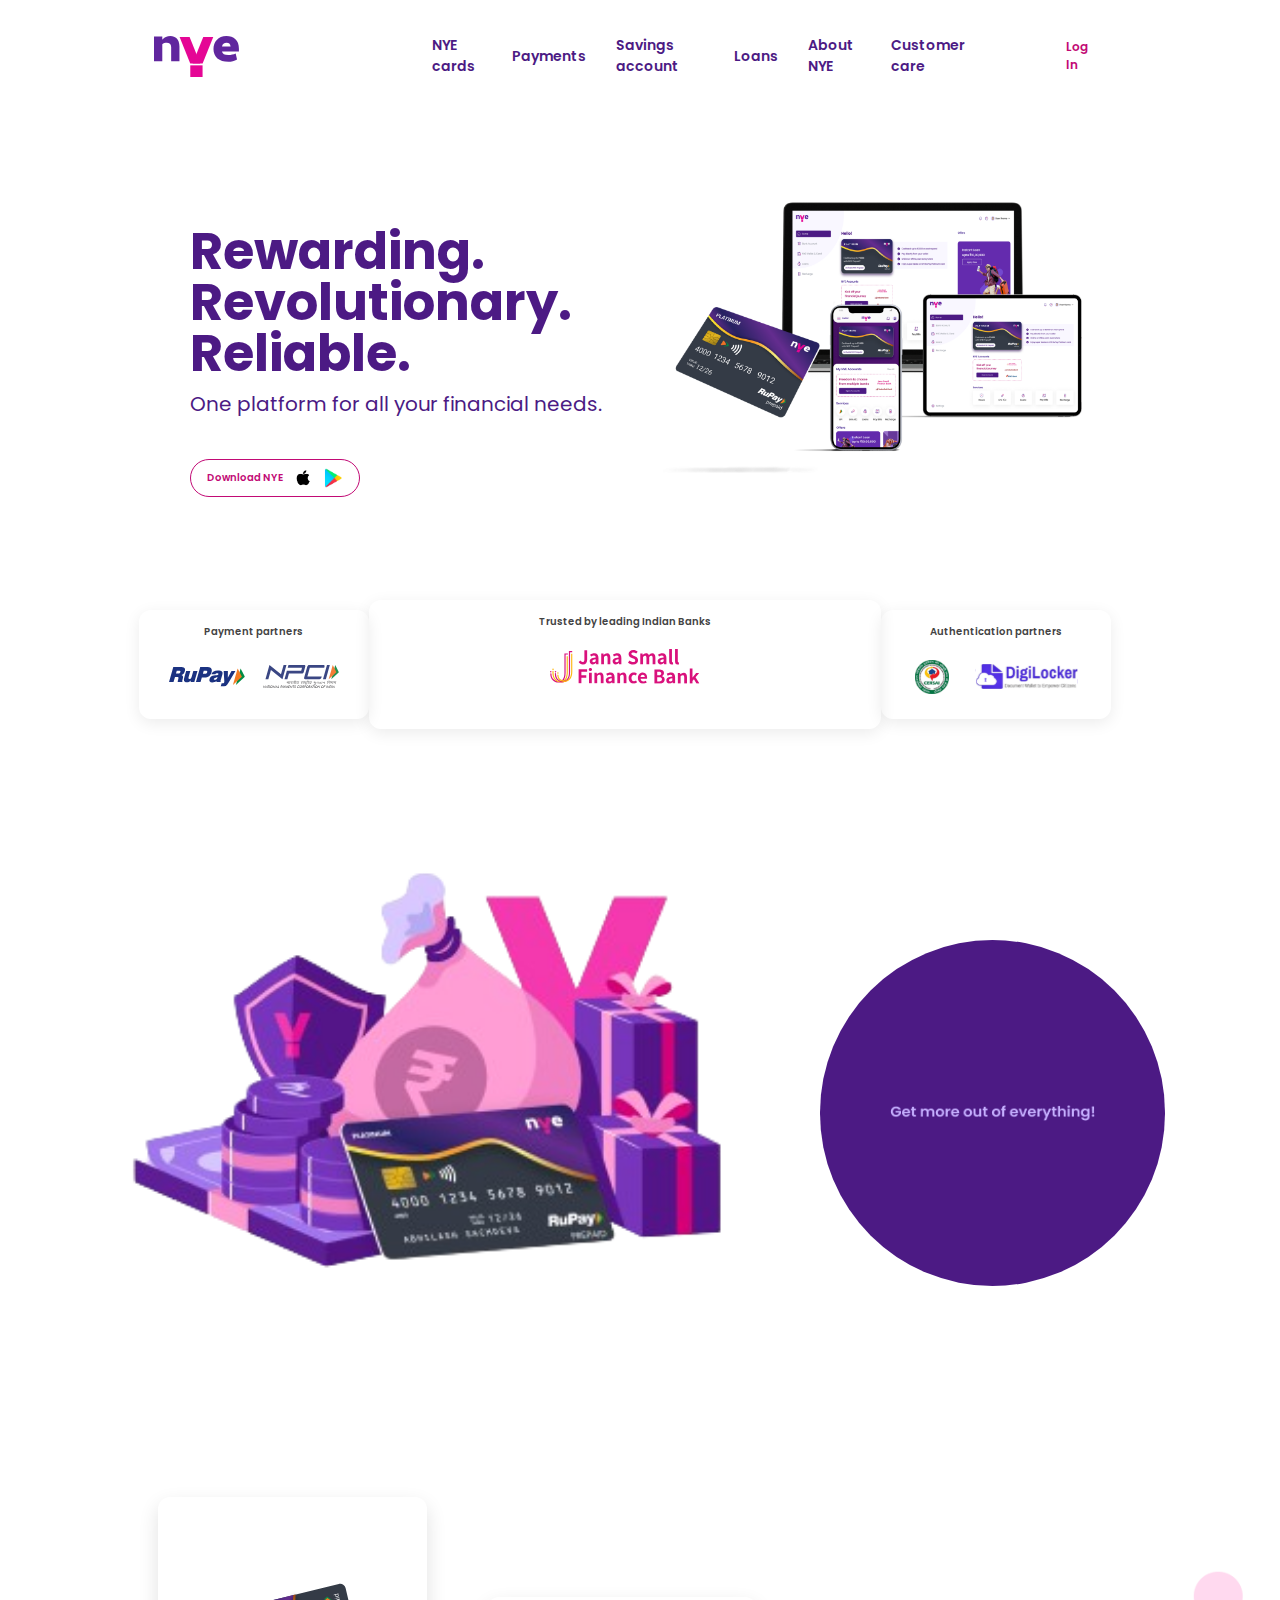
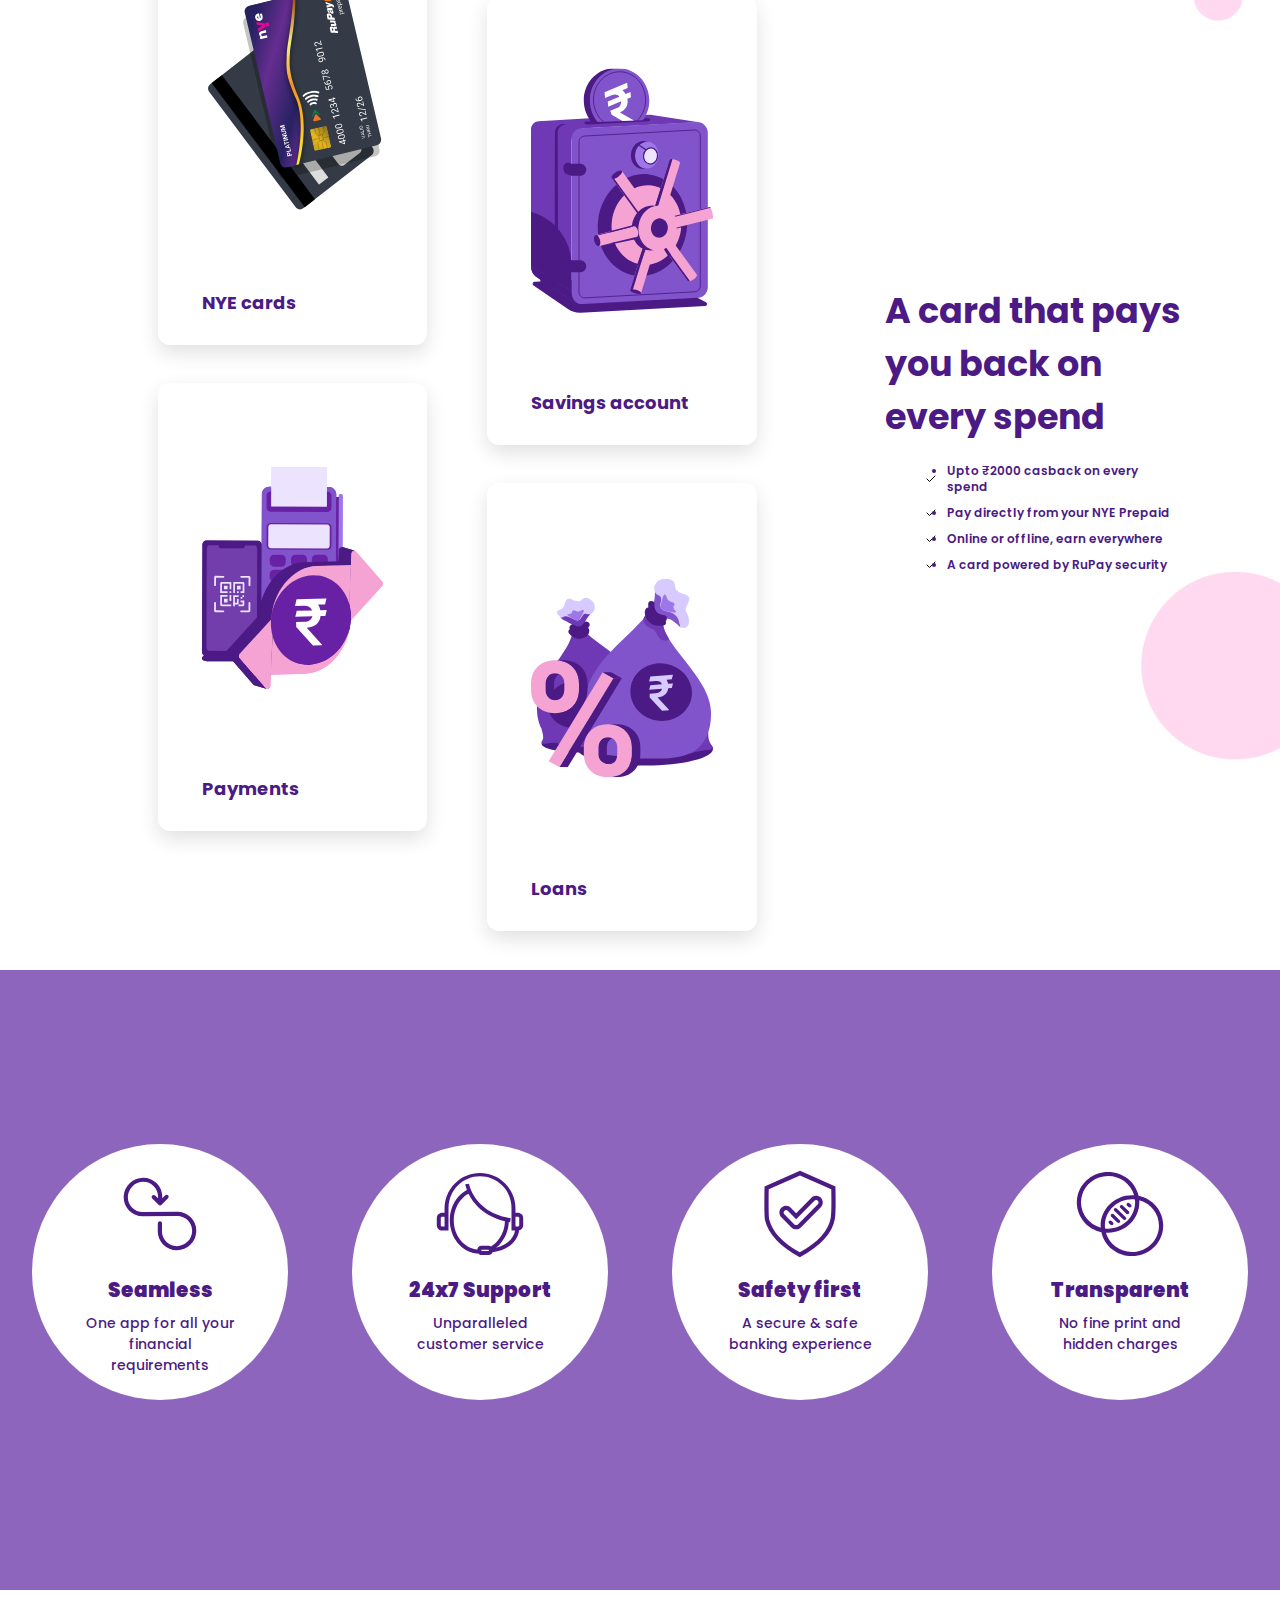
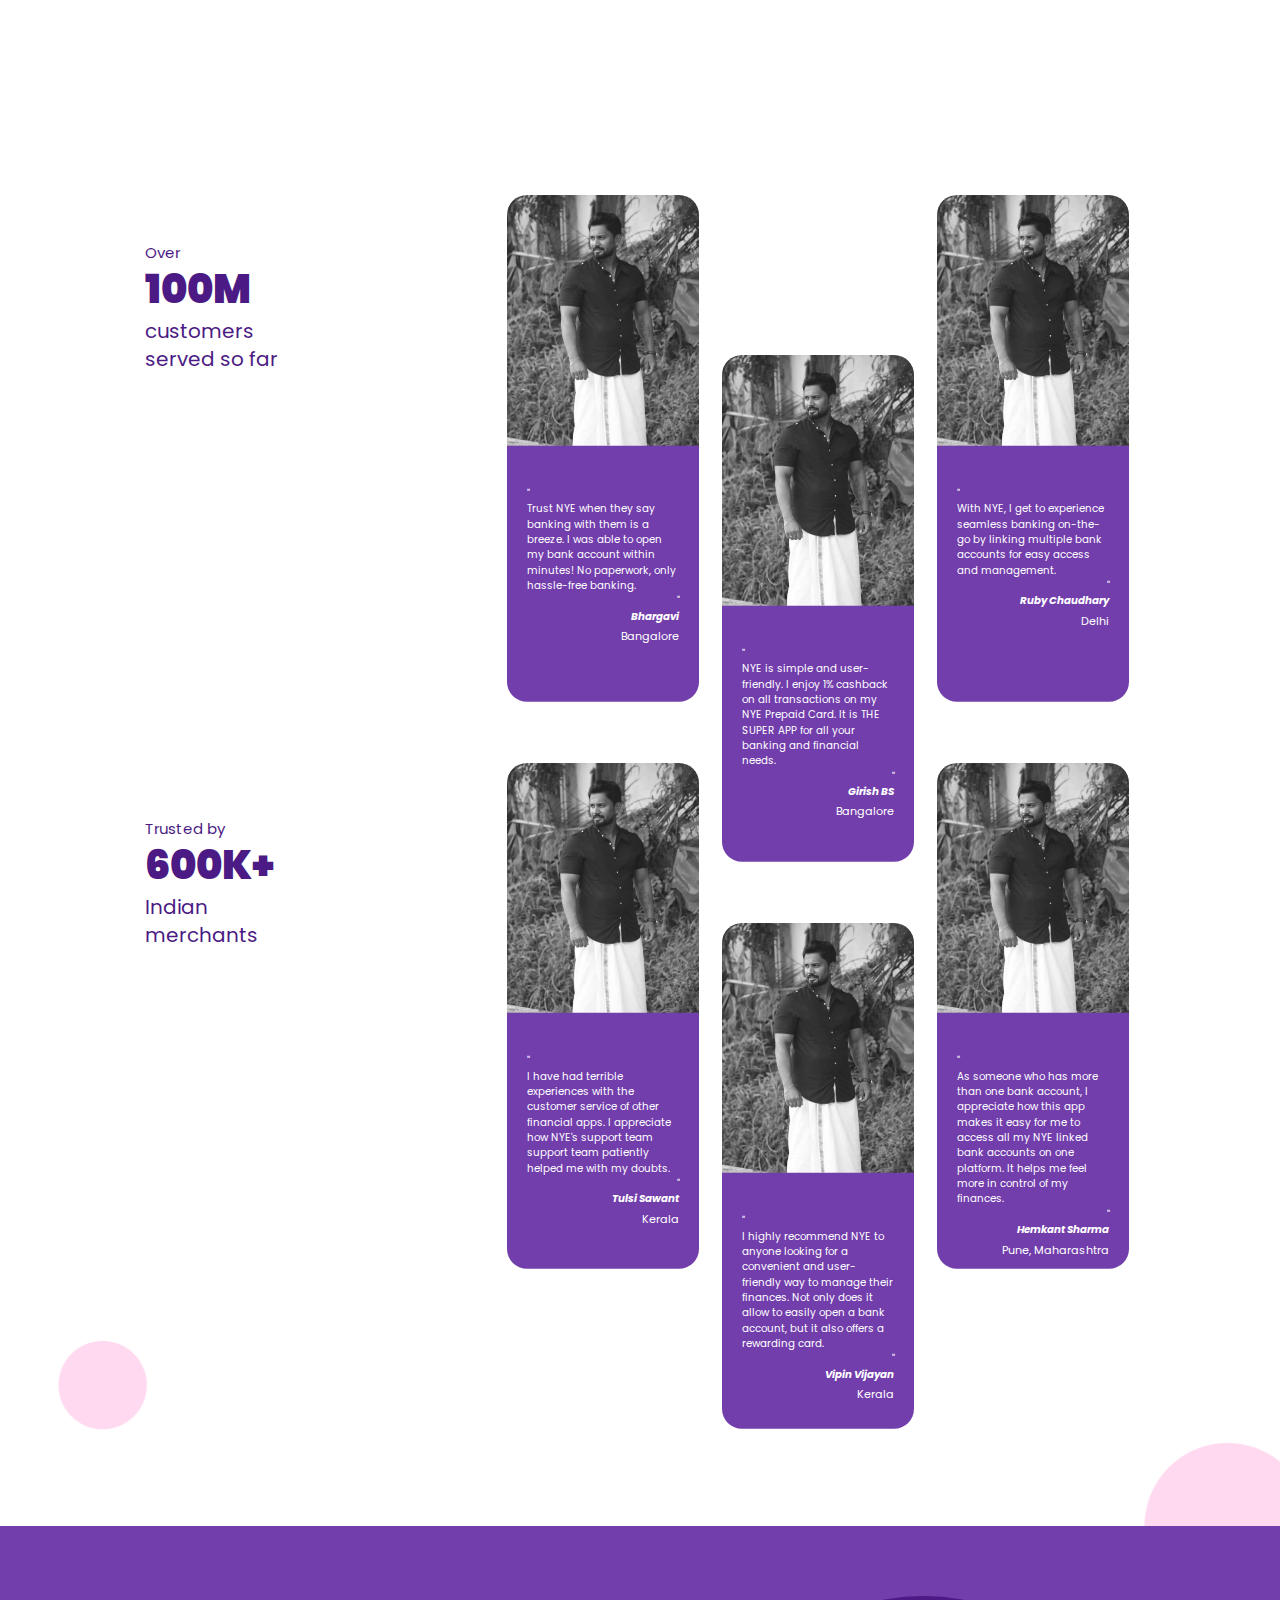
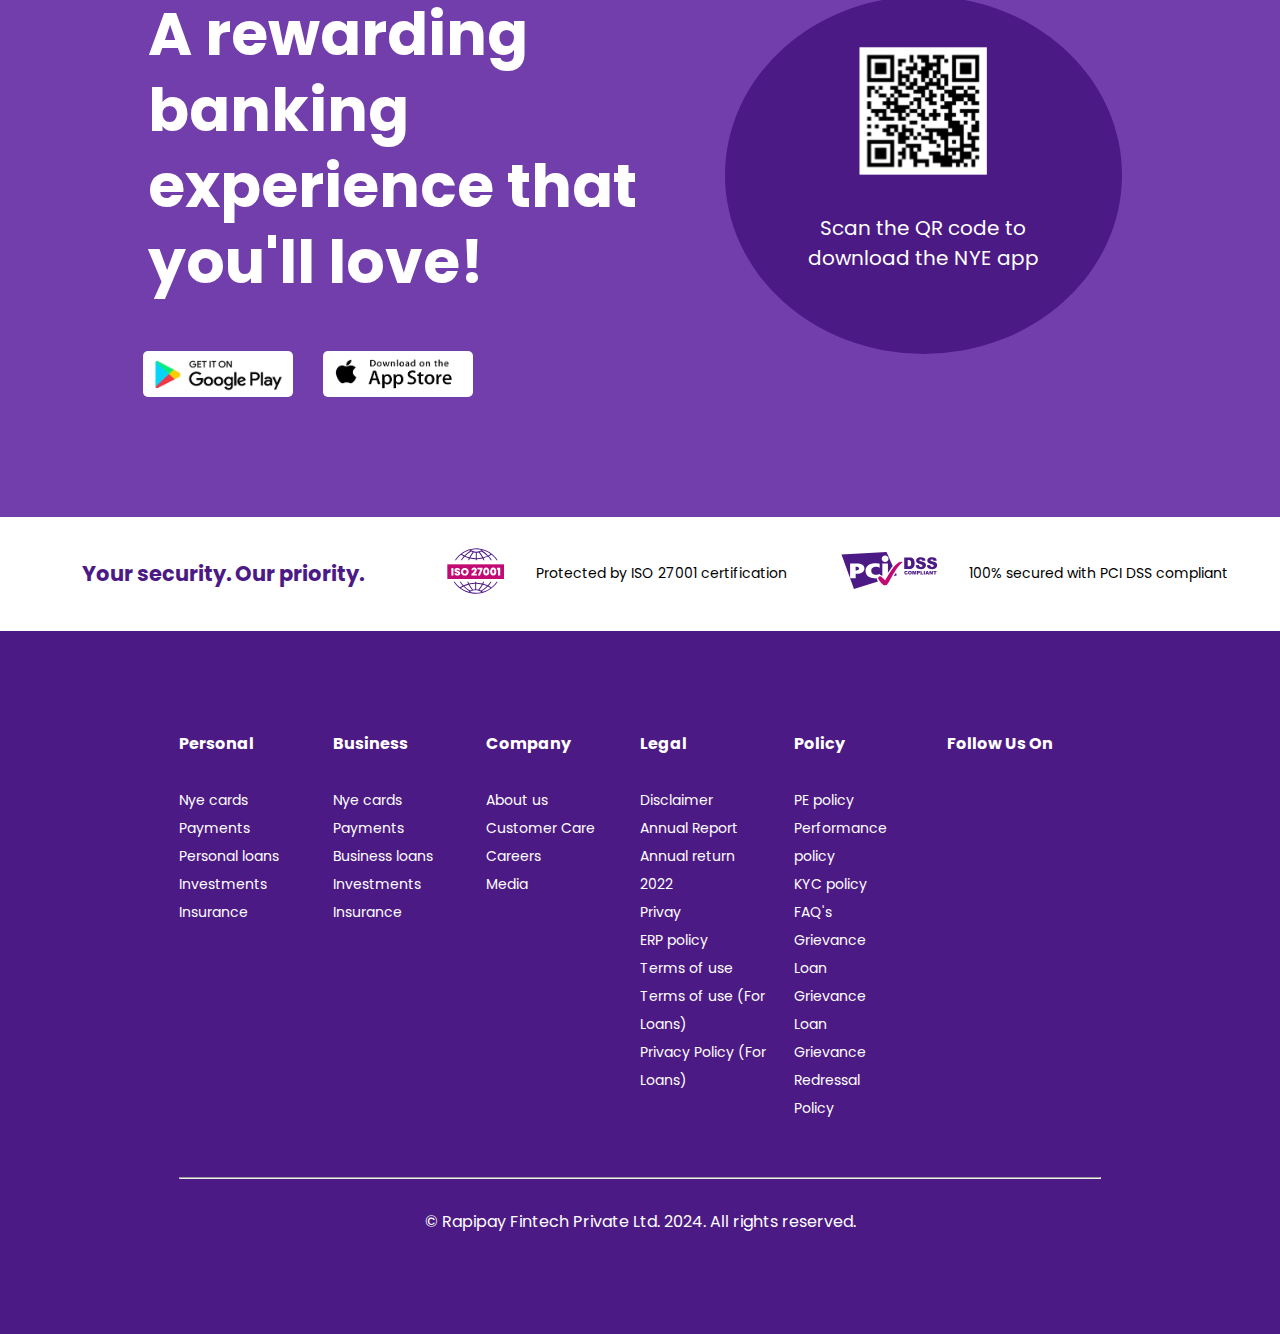
==== commit 0cab79ed: "name changed index file" ====
--- a/index.html
+++ b/index.html
@@ -4,34 +4,34 @@
     <meta charset="UTF-8">
     <meta name="viewport" content="width=device-width, initial-scale=1.0">
     <title>NYE Money - Open Savinga Account Online With Your Preferred Bank</title>
-    <link rel="stylesheet" href="style.css">
+    <link rel="stylesheet" href="style-bem.css">
     <link href='https://fonts.googleapis.com/css?family=Poppins' rel='stylesheet'>
     <link rel="stylesheet" href="https://cdnjs.cloudflare.com/ajax/libs/font-awesome/4.7.0/css/font-awesome.min.css">
     <link rel="stylesheet" href="https://cdnjs.cloudflare.com/ajax/libs/font-awesome/6.0.0-beta3/css/all.min.css">
 </head>
 <body>
     
-    <div class="side_bar">
-    <div class="sidemininav">
-        <div class="profile">
+    <div class="side-bar">
+    <div class="side-bar__sidemininav">
+        <div class="side-bar__profile-icon">
          <img src="profile.png" alt="profile">
         </div>
-        <div class="sidelogin">Log in</div>
+        <div class="side-bar__sidelogin">Log in</div>
     </div>
 
-   <div class="sidelinks">
+   <div class="side-bar__sidelinks">
 
      <ul>
-     <li class="onesidelink sideactive"><i class="fa-solid fa-home"></i>Home</li>
-     <li class="onesidelink"><i class="fa-solid fa-home"></i>NYE Cards</li>
-     <li class="onesidelink"><i class="fa-solid fa-home"></i>Payments</li>
-     <li class="onesidelink"><i class="fa-solid fa-home"></i>Saving account</li>
-     <li class="onesidelink"><i class="fa-solid fa-home"></i>Loans</li>
-     <div class="breakline"></div>
-     <li class="onesidelink"><i class="fa-solid fa-home"></i>About NYE</li>
-     <li class="onesidelink"><i class="fa-solid fa-home"></i>Customer Care</li>
-     <div class="breakline"></div>
-     <li class="onesidelink"><i class="fa-solid fa-home"></i>Help Support</li>
+     <li class="side-bar__onesidelink sideactive"><i class="fa-solid fa-home"></i>Home</li>
+     <li class="side-bar__onesidelink"><i class="fa-solid fa-home"></i>NYE Cards</li>
+     <li class="side-bar__onesidelink"><i class="fa-solid fa-home"></i>Payments</li>
+     <li class="side-bar__onesidelink"><i class="fa-solid fa-home"></i>Saving account</li>
+     <li class="side-bar__onesidelink"><i class="fa-solid fa-home"></i>Loans</li>
+     <div class="side-bar__breakline"></div>
+     <li class="side-bar__onesidelink"><i class="fa-solid fa-home"></i>About NYE</li>
+     <li class="side-bar__onesidelink"><i class="fa-solid fa-home"></i>Customer Care</li>
+     <div class="side-bar__breakline"></div>
+     <li class="side-bar__onesidelink"><i class="fa-solid fa-home"></i>Help Support</li>
  </ul>
    </div>
 </div>
@@ -45,246 +45,241 @@
 
 
 
-    <div class="nav">
-        <div class="toggle_btn">
+    <header class="nav">
+        <div class="nav__toggle-btn">
             <i class="fa-solid fa-bars"></i>
            </div>
-        <img src="web_nyeLogo.svg" alt="logo">
-        <div class="navlinks">
-        <div class="normalnav">NYE cards</div>
-        <div class="normalnav">Payments</div>
-        <div class="normalnav">Savings account</div>
-        <div class="normalnav">Loans</div>
-        <div class="normalnav">About NYE</div>
-        <div class="normalnav">Customer care</div>
-        </div>
-        <div class="login">Log In  </div>
-    </div>
+        <img class="nav__nyelogo" src="web_nyeLogo.svg" alt="logo">
+        <nav class="nav__navlinks">
+            <div class="nav__onenavlink">NYE cards</div>
+            <div class="nav__onenavlink">Payments</div>
+            <div class="nav__onenavlink">Savings account</div>
+            <div class="nav__onenavlink">Loans</div>
+            <div class="nav__onenavlink">About NYE</div>
+            <div class="nav__onenavlink">Customer care</div>
+        </nav>
+        <div class="nav__login">Log In  </div>
+    </header>
     
-        <div class="mainpage">
-            <div class="all_devices">
-            <img src="website_business_allDevices.png" alt="all_devices">
-            </div>
-            <div class="maincontent">
-                <div class="wrap">
-            <div class="Rs">
-                <div>Rewarding.</div>
-                <div>Revolutionary.</div>
-                <div>Reliable.</div>
-            </div>
+        <section class="hero">
+            <figure class="hero__all-devices">
+            <img class="hero__all-devicesimg" src="website_business_allDevices.png" alt="all-devices">
+            </figure>
+            <div class="hero__content">
+                <div class="hero__content-wrap">
+                    <h2 class="hero__heading">
+                        Rewarding.
+                        Revolutionary.
+                        Reliable.
+                    </h2>
             
-            <p class="tagline">One platform for all your financial needs.</p>
+                    <p class="hero__tagline">One platform for all your financial needs.</p>
             
-                <button class="download">
-                <span>Download NYE</span>
-                <img class="apple_icon" src="apple_icon-removebg-preview.png" alt="apple_store_icon" width="20px"> 
-                <img src="playstore-removebg-preview.png" alt="playstore_icon" width="20px"> 
-                </button>
-                </div>
-        </div>
-        </div>
-
-        <section class="about">
-            <div class="paypartners2">
+                    <button class="hero__download">
+                        <span>Download NYE</span>
+                        <img class="hero__apple-icon" src="apple_icon-removebg-preview.png" alt="apple_store_icon" width="20px"> 
+                        <img src="playstore-removebg-preview.png" alt="playstore_icon" width="20px"> 
+                    </button>
+                </div>
+            </div>
+        </section>
+
+        <div class="aboutpartners">
+            <div class="aboutpartners__paypartners-desktopview">
                 <div>Payment partners </div>
                 <div class="imgwrap1">
                 <img class = "partner_img" src="website_logo_rupay.svg" alt="rupay_logo">
                 <img class = "partner_img" src="website_logo_npci.svg" alt="npci_logo">
                 </div>
             </div>
-        <div class="banks parts">
+        <div class="aboutpartners__banks parts">
             <div>Trusted by leading Indian Banks</div>
-            <div class="jana_logo">
-            <img src="logo_janaBank.svg" alt="jana_bank_logo">
-            </div>
-        </div>
-        <div class="partners">
+            <figure>
+            <img class="jana-logo" src="logo_janaBank.svg" alt="jana_bank_logo">
+            </fifure>
+        </div>
+        <div class="aboutpartners__paynauth">
             <div class="paypartners parts">
                 <div>Payment partners </div>
                 <div class="imgwrap1">
-                <img src="website_logo_rupay.svg" alt="rupay_logo">
-                <img src="website_logo_npci.svg" alt="npci_logo">
+                <img class="partnersimg" src="website_logo_rupay.svg" alt="rupay_logo">
+                <img class="partnersimg" src="website_logo_npci.svg" alt="npci_logo">
                 </div>
             </div>
             <div class="vertical"></div>
             <div class="authpartners parts">
                 <div>Authentication partners </div>
                 <div class="imgwrap2">
-                <img src="cersaiLogo.svg" alt="cersai_logo">
-                <img src="digiLocker.svg" alt="digiLocker">
+                <img class="partnersimg" src="cersaiLogo.svg" alt="cersai_logo">
+                <img class="partnersimg" src="digiLocker.svg" alt="digiLocker">
                 </div>
             </div>
         </div>
         
-        <div class="authpartners2">
+        <div class="aboutpartners__authpartners-desktopview">
             <div>Authentication partners </div>
             <div class="imgwrap2">
             <img class = "partner_img" src="cersaiLogo.svg" alt="cersai_logo">
             <img class = "partner_img digi" src="digiLocker.svg" alt="digiLocker">
             </div>
         </div>
-        </section>
-
-        <section>
+        </div>
+
             <div class="everything">
-                <div class="everything_img">
-            <img class="everythingimage" src="everything-removebg-preview (1).png" alt="image">
-            </div>
-            <div class="everything_bubble">
-            <!-- <pre>
-            <inline class="get_more_everything">
-Get more out of everything!</inline>
-            </pre> -->
-            <div class="everythingcircle">
+                <figure class="everything__imgcontainer">
+            <img class="everything__image" src="everything-removebg-preview (1).png" alt="image">
+            </figure>
+            <div class="everything__circlecontainer">
+            <div class="everything__circle">
             <img class="get_more_everything" src="get_more_everything.png">
             </div>
             </div>
             </div>
-        </section>
 
         <div class="background">
 
-        <div class="servicepara">
-        <section class="services">
-
-            <div class="service">
-                <div class="border">
-                    <img class="rotimg" src="website_business_nyeCard.svg" alt="nye_card">
-                    <div>A card that pays you back on every spend</div>
+        <div class="allservices">
+        <div class="services">
+
+            <div class="services__service">
+                <div class="services__imgcontainer">
+                    <img class="rotateimg services__img" src="website_business_nyeCard.svg" alt="nye_card">
+                    <div class="services_oneliner">A card that pays you back on every spend</div>
                     <p>NYE cards</p>
                 </div>
-                <div class="list">
-                    <p>NYE cards</p>
+                <div class="services__desc-list">
+                    <p class="services__listheading">NYE cards</p>
                     <div>
-                    <ul>
-                        <div class="item">
-                        <img src="tickmark.svg" alt="tickmark">
+                    <ul class="services__points">
+                        <div class="services__onepoint">
+                        <img class="services__tickmark" src="tickmark.svg" alt="tickmark">
                         <li>Upto ₹2000 casback on every spend</li>
                         </div>
-                        <div class="item">
-                        <img src="tickmark.svg" alt="tickmark">
+                        <div class="services__onepoint">
+                        <img class="services__tickmark" src="tickmark.svg" alt="tickmark">
                         <li>Pay directly from your NYE Prepaid</li>
                         </div>
-                        <div class="item">
-                        <img src="tickmark.svg" alt="tickmark">
+                        <div class="services__onepoint">
+                        <img class="services__tickmark" src="tickmark.svg" alt="tickmark">
                         <li>Online or offline, earn everywhere</li>
                         </div>
-                        <div class="item">
-                        <img src="tickmark.svg" alt="tickmark">
+                        <div class="services__onepoint">
+                        <img class="services__tickmark" src="tickmark.svg" alt="tickmark">
                         <li>A card powered by RuPay security</li>
                         </div>
                     </ul>
                     </div>
                 </div>
             </div>
-            <div class="service service2">
-                <div class="border">
-                <img src="website_personal_savingAccount.svg" alt="saving_account">
-                <div>Freedom to choose banking partner from leading Indian Banks</div>
+            <div class="services__service service2">
+                <div class="services__imgcontainer">
+                <img  class="services__img" src="website_personal_savingAccount.svg" alt="saving_account">
+                <div class="services_oneliner">Freedom to choose banking partner from leading Indian Banks</div>
                 <p>Savings account</p>
                 </div>
-                <div class="list">
-                    <p>Savings account</p>
+                <div class="services__desc-list">
+                    <p class="services__listheading">Savings account</p>
                     <div>
-                    <ul>
-                        <div class="item">
-                        <img src="tickmark.svg" alt="tickmark">
+                    <ul class="services__points">
+                        <div class="services__onepoint">
+                        <img class="services__tickmark" src="tickmark.svg" alt="tickmark">
                         <li>Instant and seamless digital account opening</li>
                         </div>
-                        <div class="item">
-                        <img src="tickmark.svg" alt="tickmark">
+                        <div class="services__onepoint">
+                        <img class="services__tickmark" src="tickmark.svg" alt="tickmark">
                         <li>Manage all your accounts on a single app</li>
                         </div>
-                        <div class="item">
-                        <img src="tickmark.svg" alt="tickmark">
+                        <div class="services__onepoint">
+                        <img class="services__tickmark" src="tickmark.svg" alt="tickmark">
                         <li>Interest rates that amplify your savings</li>
                         </div>
-                        <div class="item">
-                        <img src="tickmark.svg" alt="tickmark">
+                        <div class="services__onepoint">
+                        <img class="services__tickmark" src="tickmark.svg" alt="tickmark">
                         <li>Secure internet & mobile banking></li>
                         </div>
                     </ul>
                     </div>
                 </div>
             </div>
-            <div class="service service3">
-                <div class="border">
-                <img src="website_business_payment.svg" alt="payment">
-                <div>All your payments simplified on ane app</div>
+            <div class="services__service service3">
+                <div class="services__imgcontainer">
+                <img class="services__img" src="website_business_payment.svg" alt="payment">
+                <div class="services_oneliner">All your payments simplified on ane app</div>
                 <p>Payments</p>
                 </div>
-                <div class="list">
-                    <p>Payments</p>
-                    <ul>
-                        <div class="item">
-                        <img src="tickmark.svg" alt="tickmark">
+                <div class="services__desc-list">
+                    <p class="services__listheading">Payments</p>
+                    <ul class="services__points">
+                        <div class="services__onepoint">
+                        <img class="services__tickmark" src="tickmark.svg" alt="tickmark">
                         <li>Transfer money to anyone conveniently</li>
-                        </div>
-                        <div class="item">
-                        <img src="tickmark.svg" alt="tickmark">
+                        </div>                     
+                        <div class="services__onepoint">
+                        <img class="services__tickmark" src="tickmark.svg" alt="tickmark">
                         <li>Pay for utility bills - DTH, mobile, gas etc. instantly</li>
                         </div>
-                        <div class="item">
-                        <img src="tickmark.svg" alt="tickmark">
+                        <div class="services__onepoint">
+                        <img class="services__tickmark" src="tickmark.svg" alt="tickmark">
                         <li>Send money via UPI, wallet, or your bank account</li>
                         </div>
-                        <div class="item">
-                        <img src="tickmark.svg" alt="tickmark">
+                        <div class="services__onepoint">
+                        <img class="services__tickmark" src="tickmark.svg" alt="tickmark">
                         <li>Earn exciting cashback</li>
                         </div>
                     </ul>
                 </div>
             </div>
-            <div class="service service4">
-                <div class="border">
-                <img src="website_business_loan.svg" alt="loan">
-                <div>Personal loans that bring you closer to your dreams</div>
+            <div class="services__service service4">
+                <div class="services__imgcontainer">
+                <img class="services__img" src="website_business_loan.svg" alt="loan">
+                <div class="services_oneliner">Personal loans that bring you closer to your dreams</div>
                 <p>Loans</p>
                 </div>
-                <div class="list">
-                    <p>Loans</p>
+                <div class="servcices__desc-list">
+                    <p class="services__listheading">Loans</p>
                     <div>
-                    <ul>
-                        <div class="item">
-                        <img src="tickmark.svg" alt="tickmark">
+                    <ul class="services__points">
+                        <div class="services__onepoint">
+                        <img class="services__tickmark" src="tickmark.svg" alt="tickmark">
                         <li>Pre-approved loans up to ₹10,00,000</li>
                         </div>
-                        <div class="item">
-                        <img src="tickmark.svg" alt="tickmark">
+                        <div class="services__onepoint">
+                        <img class="services__tickmark" src="tickmark.svg" alt="tickmark">
                         <li>Paperless and transparent process</li>
                         </div>
-                        <div class="item">
-                        <img src="tickmark.svg" alt="tickmark">
+                        <div class="services__onepoint">
+                        <img class="services__tickmark" src="tickmark.svg" alt="tickmark">
                         <li>Attractive interest rates</li>
                         </div>
-                        <div class="item">
-                        <img src="tickmark.svg" alt="tickmark">
+                        <div class="services__onepoint">
+                        <img class="services__tickmark" src="tickmark.svg" alt="tickmark">
                         <li>Flexible loan payment options</li>
                         </div>
                     </ul>
                     </div>
                 </div>
             </div>
-        </section>
-        <div class="parent">
-        <div class="servicelist">
-            <p>A card that pays you back on every spend</p>
+        </div>
+        <div class="services__desc-desktopview">
+        <div class="services__desc-desktopviewlist">
+            <p class="services__desc-desktopviewtagline">A card that pays you back on every spend</p>
             <div>
-            <ul>
-                <div class="item">
-                <img src="tickmark.svg" alt="tickmark">
+            <ul >
+                <!-- class="services__points"> -->
+                <div class="services__onepoint">
+                <img class="services__tickmark" src="tickmark.svg" alt="tickmark">
                 <li>Upto ₹2000 casback on every spend</li>
                 </div>
-                <div class="item">
-                <img src="tickmark.svg" alt="tickmark">
+                <div class="services__onepoint">
+                <img class="services__tickmark" src="tickmark.svg" alt="tickmark">
                 <li>Pay directly from your NYE Prepaid</li>
                 </div>
-                <div class="item">
-                <img src="tickmark.svg" alt="tickmark">
+                <div class="services__onepoint">
+                <img class="services__tickmark" src="tickmark.svg" alt="tickmark">
                 <li>Online or offline, earn everywhere</li>
                 </div>
-                <div class="item">
-                <img src="tickmark.svg" alt="tickmark">
+                <div class="services__onepoint">
+                <img class="services__tickmark" src="tickmark.svg" alt="tickmark">
                 <li>A card powered by RuPay security</li>
                 </div>
             </ul>
@@ -295,50 +290,50 @@
         </div>
 
 
-        <section class="benefits">
-            <div class="benefit">
+        <article class="benefits">
+            <div class="benefits__benefit">
                 <img class="imgseamless" src="website_personal_offeringSeamless.svg" alt="seamless">
                 <div>
                     <h6>Seamless</h6>
                     <p>One app for all your financial requirements</p>
                 </div>
             </div>
-            <div class="benefit">
+            <div class="benefits__benefit">
                 <img src="website_personal_offeringSupport.svg" alt="support">
                 <div>
                     <h6>24x7 Support</h6>
                     <p>Unparalleled customer service</p>
                 </div>
             </div>
-            <div class="benefit">
+            <div class="benefits__benefit">
                 <img src="website_personal_offeringSafety.svg" alt="safety">
                 <div>
                     <h6>Safety first</h6>
                     <p>A secure & safe banking experience</p>
                 </div>
             </div>
-            <div class="benefit">
+            <div class="benefits__benefit">
                 <img src="website_personal_offeringTransparent.svg" alt="transparent">
                 <div>
                     <h6>Transparent</h6>
                     <p>No fine print and hidden charges</p>
                 </div>
             </div>
-        </section>
+        </article>
         <div class="background">
         <div class="testimonials">
 
         <section class="marketing">
-            <div class="market">
-                <p class="p1">Over</p> 
+            <div class="marketing__market">
+                <p class="marketing__uppertext">Over</p> 
                 <h3>100M</h3>
-                <p class="p2">customers served so far</p>
+                <p class="marketing__lowertext">customers served so far</p>
             </div>
             
-            <div class="market">
-                <p class="p1">Trusted by</p>
+            <div class="marketing__market">
+                <p class="marketing__uppertext">Trusted by</p>
                 <h3>600K+</h3>
-                <p class="p2">Indian merchants</p>
+                <p class="marketing__lowertext">Indian merchants</p>
             </div>
         </section>
 
@@ -347,11 +342,13 @@
         <div class="reviews">
 
         <!-- <div class="reviewsection section1"> -->
-            <div class="review">
-            <div class="reviewimg">
+
+            <div class="reviews__review">
+                <div class="reviews__reviewcontent">
+            <div class="reviews__img">
                 <img src="review.png" alt="review">
             </div>
-            <div class="reviewpara">
+            <div class="reviews__para">
                 <p>
                     "<br>
                     Trust NYE when they say banking with them is a breeze. I was able to open my bank account within minutes! No paperwork, only hassle-free banking.<br>
@@ -361,11 +358,12 @@
                 <p class="right city">Bangalore</p>
             </div>
             </div>
-            <div class="review review2">
-                <div class="reviewimg">
+            </div>
+            <div class="reviews__review review2">
+                <div class="reviews__img">
                     <img src="review.png" alt="review">
                 </div>
-                <div class="reviewpara">
+                <div class="reviews__para">
                     <p>
                         "<br>
                         NYE is simple and user-friendly. I enjoy 1% cashback on all transactions on my NYE Prepaid Card. It is THE SUPER APP for all your banking and financial needs.<br>
@@ -377,11 +375,11 @@
                 </div>
                 <!-- </div> -->
                 <!-- <div class="reviewsection section2"> -->
-                <div class="review">
-                    <div class="reviewimg">
+                <div class="reviews__review">
+                    <div class="reviews__img">
                         <img src="review.png" alt="review">
                     </div>
-                    <div class="reviewpara">
+                    <div class="reviews__para">
                         <p>
                             "<br>
                             With NYE, I get to experience seamless banking on-the-go by linking multiple bank accounts for easy access and management.<br>
@@ -391,11 +389,11 @@
                         <p class="right city">Delhi</p>
                     </div>
                     </div>
-                    <div class="review">
-                        <div class="reviewimg">
+                    <div class="reviews__review">
+                        <div class="reviews__img">
                             <img src="review.png" alt="review">
                         </div>
-                        <div class="reviewpara">
+                        <div class="reviews__para">
                             <p>
                                 "<br>
                                 I have had terrible experiences with the customer service of other financial apps. I appreciate how NYE's support team support team patiently helped me with my doubts.<br>
@@ -407,11 +405,11 @@
                         </div>
                         <!-- </div> -->
                         <!-- <div class="reviewsection section1"> -->
-                        <div class="review review5">
-                            <div class="reviewimg">
+                        <div class="reviews__review review5">
+                            <div class="reviews__img">
                                 <img src="review.png" alt="review">
                             </div>
-                            <div class="reviewpara">
+                            <div class="reviews__para">
                                 <p>
                                     "<br>
                                     I highly recommend NYE to anyone looking for a convenient and user-friendly way to manage their finances. Not only does it allow to easily open a bank account, but it also offers a rewarding card.<br>
@@ -421,11 +419,11 @@
                                 <p class="right city">Kerala</p>
                             </div>
                             </div>
-                            <div class="review">
-                                <div class="reviewimg">
+                            <div class="reviews__review">
+                                <div class="reviews__img">
                                     <img src="review.png" alt="review">
                                 </div>
-                                <div class="reviewpara">
+                                <div class="reviews__para">
                                     <p>
                                         "<br>
                                         As someone who has more than one bank account, I appreciate how this app makes it easy for me to access all my NYE linked bank accounts on one platform. It helps me feel more in control of my finances.<br>
@@ -435,32 +433,41 @@
                                     <p class="right city">Pune, Maharashtra</p>
                                 </div>
                                 </div>
-                                <!-- </div> -->
                                 </div>
 
+                                <div class="slider-nav">
+                                    <span class="dot"></span>
+                                    <span class="dot"></span>
+                                    <span class="dot"></span>
+                                    <span class="dot"></span>
+                                    <span class="dot"></span>
+                                    <span class="dot"></span>
+                                    <!-- Add more dots depending on the number of reviews -->
                                 </div>
-        </div>
-        </div>
-    </div>
-
-        <section class="get">
-            <div class="qrcontent">
-            <p class="ontop">A rewarding banking experience that you'll love!</p>
-            <div class="apps">
-                <div class="imgborder">
+
+                                </div>
+        </div>
+        </div>
+    <!-- </div> -->
+
+        <section class="getnyeapp">
+            <div class="getnyeapp__content">
+            <h2 class="getnyeapp__heading">A rewarding banking experience that you'll love!</h2>
+            <div class="getnyeapp__apps">
+                <div class="getnyeapp__buttons">
                     <a href="https://play.google.com/store/apps/details?id=com.rapipay.nye&pli=1" target="_blank">
                     <img src="getitongoogleplay.png" alt="playstore">
                     </a>
                 </div>
-                <div class="imgborder">
+                <div class="getnyeapp__buttons">
                     <a href="https://apps.apple.com/in/app/nye-money/id1662431820" target="_blank">
                     <img src="downloaditonappstore.png" alt="Applestore">
                     </a>
                 </div>
             </div>
             </div>
-            <div class="qr">
-                <div class="circlecontent">
+            <div class="getnyeapp__qr">
+                <div class="getnyeapp__qrcontainer">
                 <img src="website_qrcode.svg" alt="qr">
                 <pre>
 Scan the QR code to
@@ -471,16 +478,16 @@
         </section>
 
         <section class="certificates">
-            <h5>
+            <h6>
                 Your security. Our priority.
-            </h5>
-            <div class="certwrap">
+            </h6>
+            <div class="certificates__certificate">
             <a href="https://nye.money/general/iso.pdf" target="_blank">
             <img class="iso" src="website_logo_iso27001.svg" alt="iso">
             </a>
             <p>Protected by ISO 27001 certification</p>
             </div>
-            <div class="certwrap">
+            <div class="certificates__certificate">
             <a href="https://nye.money/general/pci.pdf" target="_blank">
             <img class=pci src="website_logo_pcidss.svg" alt="pci">
             </a>
@@ -489,11 +496,11 @@
         </section>
 
         <footer class="footer">
-            <div class="aboutfoot">
+            <div class="footer__aboutfoot">
                 <!-- <div class="div2"> -->
-                <div class=" div1">
+                <div class=" footer__linkscontainer">
                     <h4>Personal</h4>
-                    <div class="points">
+                    <div class="footer__links">
                     Nye cards<br>
                     Payments<br>
                     Personal loans<br>
@@ -501,9 +508,9 @@
                     Insurance
                     </div>
                 </div>
-                <div class=" div1">
+                <div class=" footer__linkscontainer">
                     <h4>Business</h4>
-                    <div class="points">
+                    <div class="footer__links">
                     Nye cards<br>
                     Payments<br>
                     Business loans<br>
@@ -511,9 +518,9 @@
                     Insurance
                     </div>
                 </div>
-                <div class="div1 company">
+                <div class="footer__linkscontainer company">
                     <h4>Company</h4>
-                    <div class="points">
+                    <div class="footer__links">
                     About us<br>
                     Customer Care<br>
                     Careers<br>
@@ -522,9 +529,9 @@
                 </div>
                 
                     
-                <div class="div1">
+                <div class="footer__linkscontainer">
                     <h4>Legal</h4>
-                    <div class="points">
+                    <div class="footer__links">
                     Disclaimer<br>
                     Annual Report<br>
                     Annual return 2022<br>
@@ -535,9 +542,9 @@
                     Privacy Policy (For Loans)
                     </div>
                 </div>
-                <div class="div1 policy">
+                <div class="footer__linkscontainer policy">
                     <h4>Policy</h4>
-                    <div class="points">
+                    <div class="footer__links">
                     PE policy<br>
                     Performance policy<br>
                     KYC policy<br>
@@ -547,7 +554,7 @@
                     Loan Grievance Redressal Policy
                     </div>
                 </div>
-                <div class="div1">
+                <div class="footer__linkscontainer">
                     <h4>Follow Us On</h4>
                 </div>
                 
@@ -560,6 +567,6 @@
         </footer>
         </div>
 
-        <script src="script.js"></script>
+        <script src="script-bem.js"></script>
 </body>
 </html>--- a/style-bem.css
+++ b/style-bem.css
@@ -0,0 +1,1148 @@
+*{
+    box-sizing: border-box;
+    margin:0;
+    font-family: Poppins, sans-sarif;
+}
+.side-bar {
+    position: fixed;
+    left: 0;
+    top: 0;
+    z-index: 100;
+    width: 80%;
+    height: 100%;
+    background-color:white;
+    color: black;
+    transform: translateX(-100%);
+    transition: transform 0.3s ease;
+}
+ 
+.side-bar.open {
+    transform: translateX(0);
+}
+ 
+.side-bar__sidemininav{
+    margin: 14px 8px;
+    display: flex;
+    align-items: center;
+    justify-content: space-between;
+}
+ 
+.side-bar__sidelogin{
+    color: rgb(194, 10, 117);
+    font-size: 70%;
+    margin-right: 28px;
+}
+ 
+.side-bar__sidelinks{
+    color: rgb(114, 62, 172);
+    margin: 32px 8px;
+}
+ 
+.side-bar__onesidelink{
+    margin: 8px 0;
+    border-radius: 5px;
+    font-weight: 400;
+    list-style: none;
+    padding: 14px 10px;
+}
+ 
+.fa-solid{
+    margin: 0 10px;
+}
+ 
+.sideactive{
+    background-color: rgb(76, 26, 132);
+    color: white;
+}
+ 
+.side-bar__breakline{
+    border: 0.5px solid rgb(114, 62, 172);
+    opacity: 0.1;
+    margin: 16px 6px;
+}
+ 
+.content-area {
+    position: relative; /* Ensure the pseudo-element is positioned correctly */
+    z-index: 1;
+}
+ 
+.content-area::before {
+    content: '';
+    position: absolute;
+    top: 0;
+    left: 0;
+    width: 100%;
+    height: 100%;
+    background-color: rgba(0, 0, 0, 0.5); /* Semi-transparent black */
+    z-index: -1; /* Ensure it sits below the content */
+    opacity: 0;
+    pointer-events: none; /* So the layer doesn't block interaction */
+    transition: opacity 0.3s ease; /* Smooth transition */
+}
+ 
+.overlay.active ~ .content-area::before {
+    opacity: 1;
+    z-index: 2; /* Bring the overlay above the content */
+}
+ 
+ 
+.nav__toggle-btn {
+    color: rgb(114, 62, 172);
+    transform: translateY(-5px);
+    font-size: 18px;
+    margin-right: 14px;
+}
+.nav{
+    background-color: white;
+    display:flex;
+    align-items:center;
+    padding:30px;
+    justify-content: center;
+    font-family: Poppins, sans-sarif;
+    width:100%;
+}
+.typedropdown{
+    color: rgb(76, 26, 132);
+    font-weight: 600;
+ 
+}
+ 
+.phone_hide{
+    display: none;
+    color: rgb(76, 26, 132);
+    font-weight: 600;
+}
+ 
+.optionactive{
+    background-color: rgb(76, 26, 132);
+    color: white;
+    padding: 4px 16px;
+    border-radius: 16px;
+}
+ 
+.choiceblock{
+    position: absolute;
+    top: 60px;
+    z-index: 100;
+    border-radius: 12px;
+    padding : 8px 12px;
+    font-size: 75%;
+    background-color: white;
+    color: rgb(76, 26, 132);
+    display: none;
+}
+.choicetype .text{
+    margin-right: 30px;
+    font-weight: 700;
+}
+.choicetype{
+   margin: 6px 0;
+}
+ 
+.typedisable{
+    display: none;
+}
+ 
+.animatedarrow{
+    display: none;
+    color: rgb(76, 26, 132);
+    font-size: 150%;
+    text-align: center;
+    animation: moveupdown 0.6s ease-in infinite;
+    cursor: pointer;
+}
+.nav__navlinks{
+    display:none;
+}
+.nav__nyelogo{
+    width:50px;
+    margin-right: auto;
+}
+.nav__login{
+    margin-left: auto;
+    background-color: white;
+    border:1px solid rgb(194, 10, 117);
+    color:rgb(194, 10, 117);
+    padding:0.5rem 1rem;
+    border-radius: 24px;
+    font-size: 10px;
+    font-weight: 600;
+    font-family: Poppins, sans-sarif;
+}
+.nav__login::after {
+    content: " >>";
+}
+.hero__content-wrap{
+    max-width:582px;
+    display:block;
+    margin:auto;
+}
+.hero__all-devices {
+    max-width:582px;
+    display:block;
+    margin:auto;
+    padding: 0 15px;
+}
+.hero__all-devicesimg{
+    width:100%;
+}
+.hero__heading{
+    /* display:flex;
+    flex-direction: column; */
+    color:rgb(76, 26, 132);
+    font-weight: 700;
+    font-family: Poppins, sans-sarif;
+    font-size: 40px;
+    padding: 0 30px;
+    line-height:56px;
+    word-spacing: 9999px;
+    white-space: pre-line;
+}
+.hero__tagline{
+    color:rgb(76, 26, 132);
+    margin:10px 30px 0;
+    font-family: Poppins, sans-sarif;
+    font-size: 20px;
+}
+.hero__download{
+    display: flex;
+    margin: 10px 30px 40px;
+    background-color: white;
+    border:1px solid rgb(194, 10, 117);
+    color:rgb(194, 10, 117);
+    padding:0.5rem 1rem;
+    border-radius: 24px;
+    font-size: 10px;
+    font-weight: 600;
+    font-family: Poppins, sans-sarif;
+    align-items: center;
+}
+.hero__apple-icon{
+    margin:0 10px;
+}
+.aboutpartners__banks{
+    border-radius: 12px;
+    padding: 1rem 1.25rem 1.25rem;
+    box-shadow: rgba(0, 0, 0, 0.08) 0px 4px 16px;
+    display: flex;
+    align-items: center;
+    flex-direction: column;
+    row-gap: 1rem;
+    margin:0 30px 10px;
+    font-size: 10px;
+    font-weight: 600;
+    color: rgb(67, 67, 67);
+    line-height: 1.2;
+}
+.jana-logo{
+    width:126px;
+    height:18px;
+} 
+.partnersimg{
+    width:126px;
+    height:12px;
+}
+.aboutpartners__paynauth{
+    display:flex;
+    justify-content: space-evenly;
+    border-radius: 12px;
+    padding: 1rem 1.25rem 1.25rem;
+    box-shadow: rgba(0, 0, 0, 0.08) 0px 4px 16px;
+    align-items: center;
+    text-align: center;
+    row-gap: 1rem;
+    margin:0 30px 50px;
+    font-size: 10px;
+    font-weight: 600;
+    color: rgb(67, 67, 67);
+    line-height: 1.2;
+
+}
+.aboutpartners__paypartners-desktopview{
+    display: none;
+}
+.aboutpartners__authpartners-desktopview{
+    display: none;
+}
+.vertical{
+    border-left: 2px solid rgb(240, 240, 240);
+    height:46px;
+    width:0;
+    margin: 0px 0.25rem;
+}
+.imgwrap1{
+    display:flex;
+    justify-content:space-around;
+    align-items: center;
+    align-content: center;
+    margin:1rem 0 0;
+    width: 8rem;
+    height: 12px;
+    gap:10px;
+}
+.imgwrap2{
+    display:flex;
+    justify-content:space-around;
+    align-items: center;
+    align-content: center;
+    margin:1rem 0 0;
+    width: 8rem;
+    height: 12px;
+    gap:10px;
+}
+.partner_img{
+   max-width: 60px;
+}
+.everything{
+    display:flex;
+    flex-direction: column;
+    align-items: center;
+    color:rgb(76, 26, 132);
+    font-size:100%;
+    font-weight: 500;
+    padding:5%;
+    text-align: center;
+}
+.everything__circlecontainer{
+    width:100%;
+}
+.everythingcircle{
+    width: 67%;
+    /* text-align:center; */
+    display:block;
+    margin:auto;
+}
+.everything__imgcontainer{
+    width:100%;
+}
+.everything__image{
+    width:65%;
+}
+.services{
+    display:flex;
+    flex-direction: column;
+    margin-bottom: 40px;
+}
+ .services__service{
+    border-radius: 12px;
+    padding: 1rem 1.25rem 1.25rem;
+    box-shadow:rgba(0, 0, 0, 0.12) 0px 8px 20px;
+    align-items: center;
+    margin:0 30px 20px;
+ }
+ .services__imgcontainer{
+    border: 1px solid rgb(236, 228, 255);;
+    border-radius: 12px;
+    padding: 1.5rem;
+    text-align: center;
+    font-size: 14px;
+    line-height: 1.43;
+    font-weight: 500;
+    color: rgb(76, 26, 132);
+ }
+ .services__img{
+    height: 170px;
+    width: 230px;
+    margin: 0px auto;
+}
+.services_oneliner{
+    margin-top:1.5rem;
+    font-weight: 600;
+}
+.services__points{
+   padding-left: 0;
+   list-style:none;
+}
+.rotateimg{
+    transform:rotate(70deg);
+}
+.services__desc-list{
+    color: rgb(76, 26, 132);
+}
+.services__listheading{
+    margin:2rem 0;
+    font-size: 20px;
+    line-height: 1.4;
+    font-weight: 700;
+    white-space: normal;
+}
+.services__onepoint{
+    display:flex;
+    align-items: center;
+    font-size: 12px;
+    font-weight: 600;
+    line-height: 1.33;
+    padding-bottom:10px ;
+}
+.services__tickmark{
+    color:rgb(76, 26, 132);
+    margin-right: 10px;
+    width:12px;
+}
+.benefits {
+    display: flex;
+    flex-direction: column;
+    background-image: url('website_business_offering_groupimage.png');
+    background-size: cover;
+    background-repeat: no-repeat;
+    align-items: center;
+    padding: 3rem 0;
+    position: relative;
+    z-index: 0;
+}
+
+.benefits::before {
+    content: '';
+    position: absolute;
+    top: 0;
+    left: 0;
+    width: 100%;
+    height: 100%;
+    background-color: rgba(114, 62, 172, 0.8); /* Semi-transparent color */
+    z-index: -1; /* Place the pseudo-element behind the content but above the image */
+}
+
+.benefits__benefit{
+    border-radius: 50%;
+    background-color: white;
+    text-align: center;
+    width: 9rem;
+    height: 9rem;
+    padding-top: 1rem;
+    overflow: hidden;
+    margin: 0px auto 1rem;
+    opacity: 1;
+    color: rgb(76, 26, 132);
+}
+.benefits__benefit img{
+    object-fit: cover;
+    height: 45%;
+    width: auto;
+    display: inline;
+}
+.imgseamless{
+    transform:rotate(310deg);
+}
+.benefits__benefit p{
+    width: 100px;
+    font-size: 8px;
+    max-width: 184px;
+    margin: 0px auto;
+    font-weight: 500;
+}
+.benefits__benefit h6{
+    font-size: 10px;
+    font-weight: 700;
+    margin-bottom: 0.5rem;
+}
+.marketing{
+    display:flex;
+    justify-content: space-around;
+    margin:30px;
+    color:rgb(76, 26, 132);
+}
+.marketing__market{
+    width:76px;
+}
+.marketing__uppertext{
+    font-size: 14px;
+    line-height: 1.43;
+    font-weight: 400;
+}
+.marketing__lowertext{
+    font-size: 14px;
+    line-height: 1.43;
+    font-weight: 400;
+}
+.marketing__market h3{
+    font-size: 24px;
+    font-weight: 700;
+    line-height:1.33;
+}
+.getnyeapp{
+    background-color: rgb(114, 62, 172);
+    text-align: center;
+    padding:30px;
+}
+.getnyeapp__qr{
+    display:none;
+}
+.getnyeapp__heading{
+    font-weight: 900;
+    font-size: 24px;
+    white-space: normal;
+    line-height: 1.27;
+    color:white;
+    margin:0 20px;
+}
+.getnyeapp__apps{
+    display:flex;
+    justify-content: center;
+}
+.getnyeapp__buttons{
+    padding:5px;
+    background-color:white;
+    border-radius:5px;
+    margin:50px 15px;
+}
+.getnyeapp__apps img{
+    width:140px;
+    display: block;
+    margin: auto;
+}
+.certificates{
+    display:flex;
+    justify-content: space-evenly;
+    align-items: center;
+    margin:30px 0 30px 30px;
+}
+.certificates p{
+    display:none;
+}
+.certificates h6{
+    margin-right:30px;
+    color: rgb(76, 26, 132);
+    font-weight: bolder;
+    font-size: 10px;
+    line-height: 1.33;
+}
+.certificates img{
+    margin-right:30px;
+    margin-left: 0;
+}
+.footer{
+    background-color:rgb(76, 26, 132);
+    padding:20px 15px 40px;
+    color:white;
+}
+.footer__aboutfoot{
+    display: grid;
+    grid-template-columns: 1fr 1fr;
+    justify-content:center ;
+}
+.footer__linkscontainer{
+    margin-right: 50px;
+    margin-bottom: 30px;
+}
+.footer__linkscontainer h4{
+    margin-bottom: 30px;
+}
+.footer__links{
+    font-size: 14px;
+    line-height: 28px;
+}
+.last{
+    text-align: center;
+    margin-top: 30px;
+}
+.reviews {
+    display: flex;
+    transition: transform 0.5s ease-in-out;
+    height:99%;
+    /* align-items: center; */
+    /* align-content: center; */
+    /* justify-content: center; */
+    /* background-color: blue; */
+}
+.reviews__img img{
+    height: 60vw;
+    position:relative;
+    z-index:0;
+    width:100%;
+    filter:grayscale(100%);
+    opacity: 0.9;
+    object-fit:cover;
+    border-radius: 20px 20px 0 0;
+}
+.reviews__img img:hover{
+    filter:none;
+}
+.slider {
+    position: relative;
+    width: 80%;
+    overflow: hidden;
+    margin: auto;
+    /* background-color: red; */
+    min-height:100vw;
+    /* justify-content: center; */
+    margin-bottom:30px;
+}
+.reviews__review{
+    display:flex;
+    flex-direction: column;
+    /* width:10vw; */
+    /* min-width:100%; */
+    row-gap:0;
+    /* max-width:270px; */
+    height:100%;
+    margin:0 10vw 0 0; 
+    flex: 0 0 60%; 
+    /* margin: auto; */
+    /* background-color: yellow; */
+}
+.reviews__reviewcontent{
+    width:100%;
+    height:100%;
+}
+.reviews__para{
+    background-color: rgb(114, 62, 172);
+    color:white;
+    padding:40px 20px 20px;
+    left:0;
+    top:50px;
+    transform: translateY(-50px);
+    border-radius: 0 0 20px 20px;
+    font-size: 1.8vw;
+    line-height: 1.8vw;
+    height:30vw;
+}
+.right{
+    text-align:right;
+}
+.name{
+    font-style: italic;
+    font-weight: bolder;
+    margin-bottom:5px;
+}
+.city{
+    font-size: 0.7rem;
+}
+.slider-nav {
+    text-align: center;
+    position: absolute;
+    width: 100%;
+    /* bottom: 20px; */
+    /* left: 50%;
+    transform: translateX(-50%); */
+    /* background-color: PINK; */
+}
+
+.dot {
+    height: 6px;
+    width: 6px;
+    margin: 0 5px;
+    background-color: #F0F0F0;
+    border-radius: 50%;
+    display: inline-block;
+    cursor: pointer;
+}
+
+.dot.active {
+    background-color: rgb(76, 26, 132);
+}
+.services__imgcontainer p{
+    display:none;
+}
+.services__desc-desktopviewlist{
+    display:none;
+}
+
+/* responsive design for desktop view */
+
+@media (min-width:991px){
+    .side-bar{
+        display:none;
+    }
+    .content-area::before{
+        content:'';
+        display:none;
+    }
+    .nav__toggle-btn{
+        display:none;
+    }
+    .background{
+        background-image: url(background.png);
+        /* background-repeat: no-repeat; */
+        background-size:cover;
+        }
+     .nav{
+        padding:30px 13vw 30px 12vw;
+        font-size:14px;
+        /* position: absolute; */
+     }
+     .nav__nyelogo{
+        width:90px;
+        margin-right:15vw;
+     }
+    .nav__login{
+        border:none;
+        /* padding:0.5rem 1rem; */
+        font-size: 12px;
+    }
+    .nav__login::after {
+        content: '';
+    }
+    .nav__navlinks{
+        display:flex;
+        color:rgb(76, 26, 132);
+        font-weight: 600;
+        align-items: center;
+        margin-left: auto;
+        gap: 30px;
+        /* line-height: 0.2rem; */
+        margin-right:80px;
+    }
+    .hero__download{
+        margin-bottom: 0;
+        /* margin-top: 0; */
+    }
+    .hero__heading{
+        font-size:4vw;
+        width:90%;
+        line-height: 4vw;
+    }
+    .hero__all-devices{
+        width:50vw;
+        max-width: 98%;
+        /* margin-right:10px; */
+        /* height:100%; */
+        /* background-color: red; */
+        margin-left:auto;
+        margin-right: 0px;;
+    }
+    .hero__all-devicesimg{
+        width:100%;
+        margin-left:auto;
+        margin-top: auto;
+        margin-bottom: auto;
+    }
+    .hero__content{
+        width:50vw;
+        /* margin-top:60px; */
+        margin-left:0px;
+        /* background-color: blue; */
+        /* height:100%; */
+        /* align-items: center; */
+        /* margin-right: auto; */
+    }
+    .hero__content-wrap{
+        width: 100%;
+        align-items: left;
+        /* background-color: pink; */
+        /* margin-right: auto; */
+        margin-left: 0;
+    }
+    .hero{
+        display:flex;
+        flex-direction: row-reverse;
+        justify-content: space-between;
+        max-width: 75vw;
+        height:35vw;
+        margin:auto;
+        margin-bottom:40px;
+        /* background-color: green; */
+        align-items:center;
+    }
+    .hero__tagline{
+        margin-bottom:40px;
+    }
+    .aboutpartners__paynauth{
+        display:none;
+    }
+    .aboutpartners{
+        display:flex;
+        justify-content: center;
+    }
+    .aboutpartners__banks{
+        width:40%;
+        margin:0;
+        box-shadow: 0;
+    }
+    .aboutpartners__paypartners-desktopview{
+        border-radius: 12px;
+        padding: 1rem 1.25rem 1.25rem;
+        box-shadow: rgba(0, 0, 0, 0.08) 0px 4px 16px;
+        display: flex;
+        align-items: center;
+        flex-direction: column;
+        justify-content: center;
+        /* row-gap: 0.2rem; */
+        margin-bottom: 10px;
+        margin-top: 10px;
+        font-size: 10px;
+        font-weight: 600;
+        color: rgb(67, 67, 67);
+        line-height: 1.2;
+        width:18%;
+    }
+    .aboutpartners__authpartners-desktopview{
+        border-radius: 12px;
+        padding: 1rem 1.25rem 1.25rem;
+        box-shadow: rgba(0, 0, 0, 0.08) 0px 4px 16px 0px;
+        display: flex;
+        align-items: center;
+        flex-direction: column;
+        /* row-gap: 1rem; */
+        margin-right:30px;
+        margin-bottom: 10px;
+        margin-top: 10px;
+        font-size: 10px;
+        font-weight: 600;
+        color: rgb(67, 67, 67);
+        line-height: 1.2;
+        width:18%;
+    }
+    .imgwrap1{
+        width:14vw;
+        height:45px;
+        /* background-color: red; */
+    }
+    .imgwrap2{
+        width:14vw;
+        height:45px;
+    }
+    .jana-logo{
+        width:150px;
+        height:45px;
+    }
+    .partner_img{
+        max-width: 6vw;
+    }
+    .digi{
+        max-width: 8vw;
+    }
+    .everything{
+        flex-direction: row;
+        justify-content: center;
+        /* background-color: green; */
+        height:60vw;
+    }
+    .everything__circlecontainer{
+        width:35%;
+        /* max-height:500px;   */
+        height:27vw;
+        /* background-color:blue; */
+    }
+    .everything__circle{
+        height:100%;
+        border-radius: 50%;
+        background-color: rgb(76, 26, 132);
+        color:rgb(114, 62, 172);
+        opacity: 1;
+        display:grid;
+        place-items: center;
+        /* padding: 11vw 2vw; */
+        width:27vw;
+        /* display: block;
+        margin: auto; */
+    }
+    .get_more_everything{
+       width:16vw;
+       /* display: block;
+       margin: auto; */
+       /* background-color: red; */
+       margin: auto;
+       /* transform:translateY(10px); */
+    }
+    .everything__imgcontainer{
+        width:65%;
+       height:40vw;
+       margin-right: 20px;
+    }
+    .everything__image{
+        /* height:100%; */
+        width:85%;
+    }
+    .services__desc-desktopviewtagline{
+        margin-bottom:20px;
+    }
+    .services__desc-desktopview{
+        width:40%;
+    }
+    .services__desc-desktopviewlist{
+        display:block;
+        margin:auto;
+        font-size:35px;
+        font-weight:700;
+        width:60%;
+        /* overflow-y: scroll; */
+    }
+    .services__desc-desktopviewtagline li{
+        font-size:15px;
+    }
+    .allservices{
+        display:flex;
+        justify-content: space-around;
+        font-size: 40px;
+        align-items: center;
+        color:rgb(76, 26, 132);
+        text-align:left;
+        font-weight:700;
+    }
+    .services__points{
+        display:none;
+    }
+   .services{
+        display:grid;
+        grid-template-columns: repeat(2, 1fr);
+        max-width: 60%;
+        height:76vw;
+        margin-left:10vw;
+        margin-bottom: 100px;
+    }
+    .services__service{
+        max-width:22vw;
+        height:35vw;
+    } 
+    .services__service:hover{
+        border:1px solid rgb(194, 10, 117);
+    }
+    .service2, .service4{
+        transform:translateY(100px);
+    }
+    .services__imgcontainer{
+        border:none;
+        width:100%;
+        height:100%;
+    }
+    .services__img{
+        object-fit:fill;
+        width:100%;
+        height:85%;
+        margin-bottom:3vw;
+    }
+    .rotateimg{
+        transform: rotate(0deg);
+    }
+    .services__listheading{
+        display:none;
+    }
+    .services_oneliner{
+        display: none;
+    }
+    .services__imgcontainer p{
+        display:block;
+        font-size: 18px;
+        line-height: 1.4;
+        font-weight: 700;
+        text-align: left;
+        /* margin-top:auto; */
+    }
+    .benefits{
+        flex-direction:row;
+        height:620px;
+    }
+    .benefits__benefit{
+        width:16rem;
+        height:16rem;
+    }
+    .imgseamless{
+        transform:rotate(0deg);
+    }
+    .benefits__benefit p{
+        width: 160px;
+        font-size: 14px;
+        margin: 0px auto;
+        font-weight: 500;
+    }
+    .benefits__benefit h6{
+        font-size: 20px;
+        font-weight: 900;
+        margin-bottom: 0.5rem;
+    }
+    .marketing{
+        display:flex;
+        flex-direction: column;
+        margin-right: 60px;
+        /* column-gap: 50px; */
+        /* align-items: center; */
+        /* background-color: red; *//*Each review takes up 100% of the slider's width*/
+        max-height: 90vw;
+        align-content: center;
+
+    }
+    .marketing__market{
+       width:150px;
+       /* line-height: 15vw; */
+       margin-right: 5vw;
+       margin-left: 9vw;
+    }
+    .marketing__uppertext{
+        font-size: 15px;
+    }
+    .marketing__lowertext{
+        font-size:20px;
+    }
+    .marketing__market h3{
+        font-size: 40px;
+        font-weight: 900;
+    }
+    .testimonials{
+        display:flex;
+        justify-content:flex-start;
+        /* align-items:flex-starts; */
+        /* margin-bottom: 120px; */
+        /* background-color: BLUE; */
+        height:120vw;
+    }
+    .slider{
+        /* background-color: YELLOW; */
+        /* min-height: 0; */
+        /* height:150vw; */
+        margin-bottom: 30px;
+        height: 120VW;
+    }
+    .reviews{
+        display:grid;
+        grid-template-columns: repeat(3,16vw);
+        margin-right: 50px;
+        /* margin-bottom: 30px; */
+        /* margin-top: 30px; */
+        justify-content:center;
+        /* align-items:start; */
+        /* margin-top:150px; */
+        /* background-color: red; */
+        height:100%;
+        /* padding:10vw 0; */
+        row-gap: 10px;
+        column-gap: 10px;
+        align-content: center;
+        transition:none;
+    }
+    .review2, .review5{
+        transform:translateY(160px);
+    }
+    /* .reviewsection{
+        display:flex;
+        flex-direction: column;
+        margin-right:20px;
+        margin-left:20px;
+    }
+    .section1{
+        margin-top: 150px;
+    }
+    .section2{
+        margin-top: 300px;
+        transform:translateY(300px);
+    } */
+    /* .reviewimg{
+       background-color: red;
+    } */
+    .reviews__img img{
+        height:23vw;
+        /* position:relative; */
+        /* z-index:0; */
+        width:100%;
+        filter:grayscale(100%);
+        opacity: 0.9;
+        object-fit: cover;
+        border-radius: 20px 20px 0 0;
+    }
+    .reviews__img img:hover{
+        filter:none;
+    }
+  
+    .reviews__review{
+        display:flex;
+        flex-direction: column;
+        width:15vw;
+        /* height:37vw; */
+        /* background-color: red; */
+        row-gap:0;
+        /* height:20%; */
+    }
+    .reviews__para{
+        background-color: rgb(114, 62, 172);
+        color:white;
+        padding:40px 20px 20px;
+        /* left:0; */
+        /* top:50px; */
+        transform: translateY(-20%);
+        border-radius: 0 0 20px 20px;
+        font-size: 0.8vw;
+        line-height: 1.2vw;
+        height:20vw;
+    }
+    /* .city{
+        font-size: 0.1vw;
+    } */
+    .slider-nav{
+        display: none;
+    }
+    .right{
+        text-align:right;
+    }
+    .name{
+        font-style: italic;
+        font-weight: bolder;
+        margin-bottom:5px;
+    }
+    .city{
+        font-size: 0.7rem;
+    }
+    .getnyeapp__qr{
+        background-color: rgb(76, 26, 132);
+        color:white;
+        display:flex;
+        flex-direction: column;
+        border-radius: 50%;
+        font-size: 20px;
+        margin-right:30px;
+    }
+    .getnyeapp__content{
+        margin-left:0px;
+        max-width: 650px;
+    }
+    .getnyeapp__qr img{
+        max-width:200px;
+        width: 10vw;
+        margin-bottom: 30px;
+    }
+    .getnyeapp__qrcontainer{
+        margin:4vw 6.5vw;
+    }
+    .getnyeapp{
+        display:flex;
+       justify-content: space-between;
+       align-items:start;
+       padding:70px 10vw;
+    }
+    .getnyeapp__heading{
+        text-align: left;
+       font-size: 60px;
+       line-height: 1.27;
+       font-weight: 700;
+    }
+    .getnyeapp__apps{
+        justify-content: left;
+    }
+    .certificates__certificate{
+        display:flex;
+        align-items: center;
+        font-size: 14px;
+    }
+    .certificates p{
+        display: contents;
+    }
+    .iso{
+        width:60px;
+    }
+    .pci{
+        width:100px;
+    }
+    .certificates h6{
+        font-size: 21px;
+        font-weight:bold;
+    }
+    .footer{
+        padding:100px 80px ;
+    }
+    .footer__aboutfoot{
+        grid-template-columns: repeat(6, 12vw);
+        justify-content: center;
+    }
+    .footer__linkscontainer{
+        margin-right: 25px;
+    }
+    .policy{
+        margin-right:50px;
+    }
+    .hr{
+        width:72vw;
+        margin:auto;
+    }
+}
+
+
+
+
